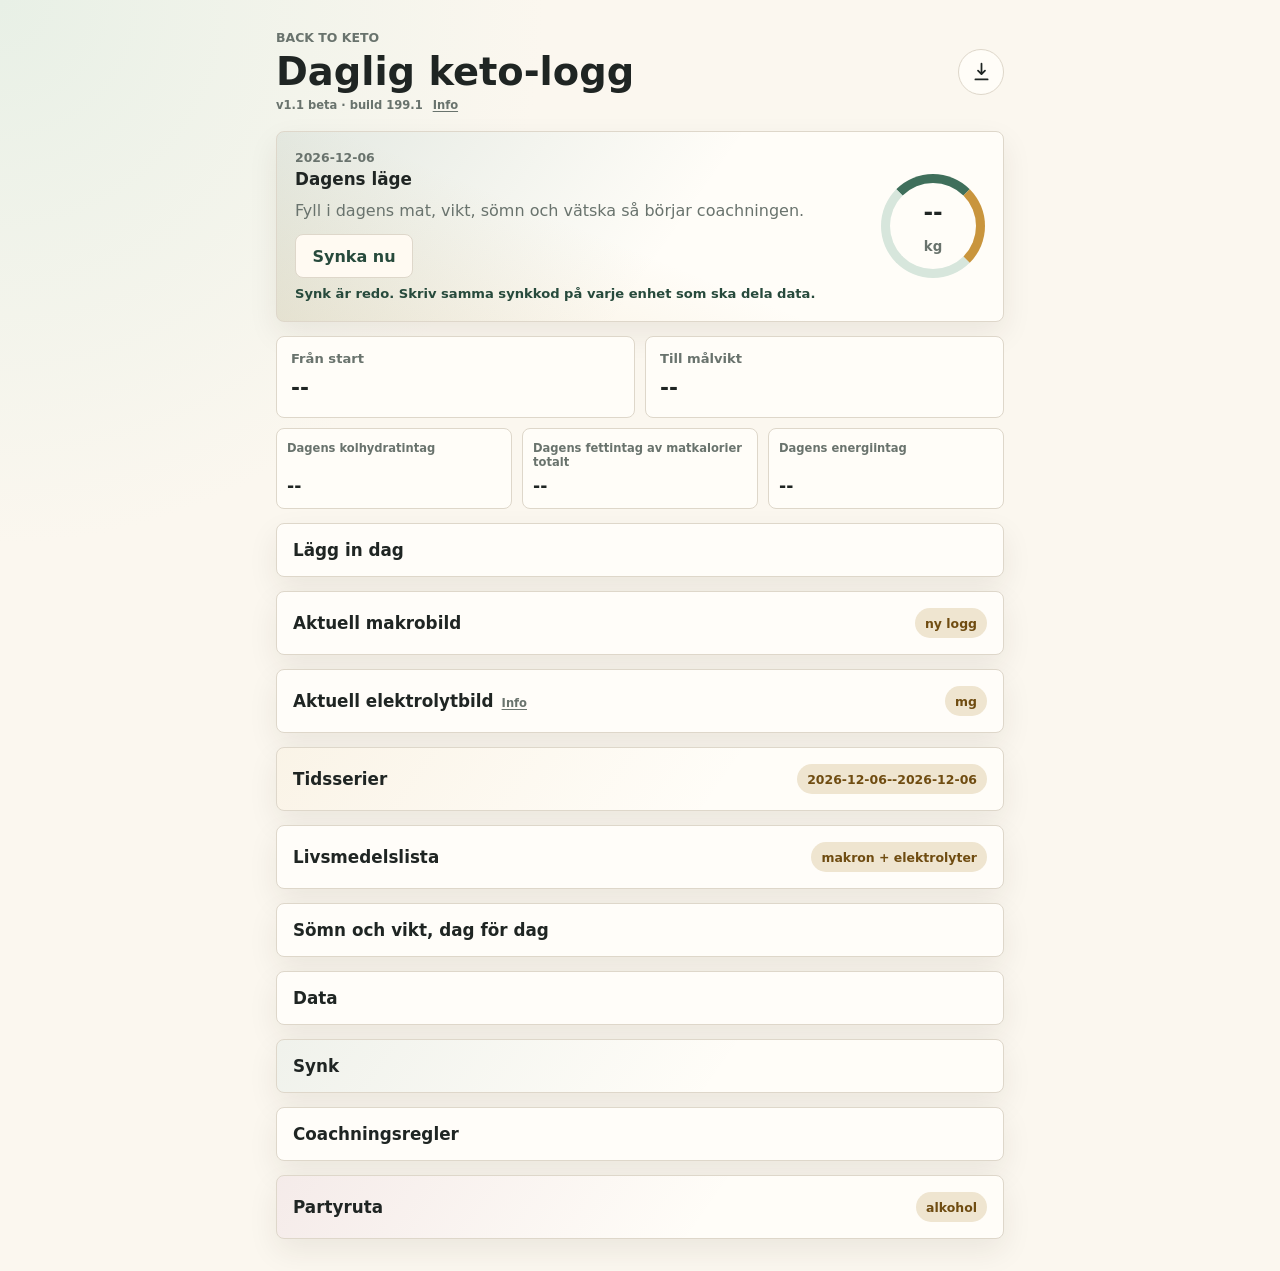
==== app/index.html @ 9280da63 "Publish build 199.1 compass hotfix" ====
<!doctype html>
<html lang="sv">
  <head>
    <meta charset="utf-8" />
    <meta name="viewport" content="width=device-width, initial-scale=1, viewport-fit=cover" />
    <meta name="theme-color" content="#f7f2e8" />
    <meta name="apple-mobile-web-app-capable" content="yes" />
    <meta name="apple-mobile-web-app-title" content="BTK" />
    <title>Back to Keto</title>
    <script>
      if (window.location.protocol === "file:") {
        window.location.replace("https://joakimmalmdin.github.io/back-to-keto/app/?cache=199.1");
      }
    </script>
    <link rel="manifest" href="manifest.webmanifest?v=199.1" />
    <link rel="icon" href="icon.svg?v=146" type="image/svg+xml" />
    <link rel="apple-touch-icon" href="apple-touch-icon.png?v=146" />
    <link rel="stylesheet" href="styles.css?v=199.1" />
  </head>
  <body>
    <div class="app-shell">
      <header class="topbar">
        <div>
          <p class="eyebrow">Back to Keto</p>
          <h1>Daglig keto-logg</h1>
          <div class="version-row">
            <p class="version-pill">v1.1 beta · build 199.1</p>
            <span class="version-info">
              <button class="version-info-trigger" type="button" aria-label="Vad är nytt i v1.1 beta?" aria-describedby="versionInfoText">Info</button>
              <span class="version-info-text" id="versionInfoText" role="tooltip">
                <strong>Nyhet i v1.1 beta:</strong> makron, elektrolyter och livsmedelslistan använder nu samma masterkatalog. Mängder och etikettvärden behöver därför bara underhållas på ett ställe.
              </span>
            </span>
          </div>
        </div>
        <button class="icon-button" id="exportButton" type="button" aria-label="Ladda ner backupfil" title="Ladda ner backupfil">
          <svg aria-hidden="true" viewBox="0 0 24 24"><path d="M12 3v12m0 0 4-4m-4 4-4-4M5 21h14" /></svg>
        </button>
      </header>

      <main>
        <section class="hero-panel" aria-labelledby="todayTitle">
          <div>
            <p class="section-kicker" id="todayDate"></p>
            <h2 id="todayTitle">Dagens läge</h2>
            <p id="coachLine" class="coach-line"></p>
            <details id="dinnerCompass" class="dinner-compass" aria-live="polite">
              <summary>Kompassen</summary>
              <div id="dinnerCompassText" class="dinner-compass-content"></div>
            </details>
            <button class="secondary-button hero-sync-button" id="quickSyncButton" type="button">Synka nu</button>
            <p class="quick-sync-status" id="quickSyncStatus" role="status" aria-live="polite"></p>
          </div>
          <div class="status-ring" aria-label="Progress mot mål">
            <span id="currentWeight">--</span>
            <small>kg</small>
          </div>
        </section>

        <section class="metric-grid" aria-label="Nyckeltal">
          <div class="metric">
            <span>Från start</span>
            <strong id="deltaWeight">--</strong>
          </div>
          <div class="metric">
            <span id="goalMetricLabel">Till målvikt</span>
            <strong id="toGoal">--</strong>
          </div>
          <div class="metric compact-metric">
            <span>Dagens kolhydratintag</span>
            <strong id="carbMetric">--</strong>
          </div>
          <div class="metric compact-metric">
            <span>Dagens fettintag av matkalorier totalt</span>
            <strong id="fatMetric">--</strong>
          </div>
          <div class="metric compact-metric">
            <span id="energyMetricLabel">Dagens energiintag</span>
            <strong id="energyMetric">--</strong>
          </div>
        </section>

        <section class="entry-panel" aria-labelledby="entryTitle">
          <details class="info-details">
            <summary id="entryTitle">Lägg in dag</summary>
            <div class="report-actions">
              <button class="text-button report-inline-button" id="reportButton" type="button">Dagsrapport</button>
              <button class="text-button report-inline-button" id="weekReportButton" type="button">Vecko<wbr>rapport</button>
              <button class="text-button report-inline-button" id="weeklyCheckinButton" type="button">Vecko<wbr>incheckning</button>
            </div>
            <div class="weekly-checkin-panel" id="weeklyCheckinPanel" hidden>
              <label class="checkin-week-field">
                Vecka
                <input id="checkinWeekInput" type="text" inputmode="numeric" placeholder="t.ex. 2026-22" />
              </label>
              <div class="three-col">
                <label>
                  <span id="checkinAverageWeightLabel">Medelvikt kg, vecka --</span>
                  <input id="checkinAverageWeightInput" type="text" readonly />
                </label>
                <label>
                  <span id="checkinWaistLabel">Medelmidjemått cm, vecka --</span>
                  <input id="checkinWaistInput" type="text" readonly />
                </label>
                <label>
                  <span id="checkinBellyLabel">Medelnavelmått cm, vecka --</span>
                  <input id="checkinBellyInput" type="text" readonly />
                </label>
              </div>
              <div class="four-col checkin-score-grid">
                <label>
                  Blodsocker
                  <input id="checkinBloodGlucoseInput" type="number" step="0.1" inputmode="decimal" />
                </label>
                <label>
                  Ketoner
                  <input id="checkinKetonesInput" type="number" step="0.1" inputmode="decimal" />
                </label>
                <label>
                  Energi 1-5
                  <input id="checkinEnergyInput" type="number" min="1" max="5" step="1" inputmode="numeric" />
                </label>
                <label>
                  Hunger/sug 1-5
                  <input id="checkinCravingInput" type="number" min="1" max="5" step="1" inputmode="numeric" />
                </label>
              </div>
              <label>
                Veckonotering
                <textarea id="checkinNotesInput" rows="2" placeholder="Vad funkade? Vad behöver justeras?"></textarea>
              </label>
              <div class="button-row">
                <button class="secondary-button" id="saveWeeklyCheckinButton" type="button">Spara veckoincheckning</button>
              </div>
              <p class="note" id="weeklyCheckinStatus">Incheckningen sparas för veckan som valt datum tillhör.</p>
            </div>
            <form id="entryForm" class="entry-form">
            <div class="top-fields">
              <label>
                Datum
                <input id="dateInput" name="date" type="date" />
              </label>
              <label>
                Vikt kg
                <input id="weightInput" name="weight" type="number" step="0.1" inputmode="decimal" />
              </label>
              <label>
                Målvikt kg
                <input id="goalInput" name="goal" type="number" step="0.1" inputmode="decimal" />
              </label>
            </div>

            <details class="manual-macros macro-target-settings">
              <summary>Personliga makromål</summary>
              <p class="mini-note">Används av makrostaplar, keto-bedömning och Kompassen. Justera protein när träningen ökar.</p>
              <div class="macro-target-grid">
                <div class="macro-target-pair">
                  <label>
                    Fett min g
                    <input id="targetFatMinInput" type="number" step="1" inputmode="numeric" />
                  </label>
                  <label>
                    Fett max g
                    <input id="targetFatMaxInput" type="number" step="1" inputmode="numeric" />
                  </label>
                </div>
                <div class="macro-target-pair">
                  <label>
                    Protein min g
                    <input id="targetProteinMinInput" type="number" step="1" inputmode="numeric" />
                  </label>
                  <label>
                    Protein max g
                    <input id="targetProteinMaxInput" type="number" step="1" inputmode="numeric" />
                  </label>
                </div>
                <div class="macro-target-pair">
                  <label>
                    Kolh. min g
                    <input id="targetCarbsMinInput" type="number" step="1" inputmode="numeric" />
                  </label>
                  <label>
                    Kolh. max g
                    <input id="targetCarbsMaxInput" type="number" step="1" inputmode="numeric" />
                  </label>
                </div>
                <div class="macro-target-pair">
                  <label>
                    Energi mål kcal
                    <input id="targetKcalInput" type="number" step="10" inputmode="numeric" />
                  </label>
                  <label>
                    Energi max kcal
                    <input id="maxKcalInput" type="number" step="10" inputmode="numeric" />
                  </label>
                </div>
              </div>
              <p id="macroTargetKcalNote" class="mini-note macro-target-kcal-note"></p>
            </details>

            <div class="three-col health-row">
              <label>
                Sömn
                <select id="sleepInput" name="sleep">
                  <option value=""></option>
                  <option>-6 timmar</option>
                  <option>+6 timmar</option>
                  <option>+7 timmar</option>
                </select>
              </label>
              <label>
                Blodsocker mmol/L
                <input id="bloodGlucoseInput" name="bloodGlucose" type="number" step="0.1" inputmode="decimal" placeholder="t.ex. 5,4" />
              </label>
              <label>
                Ketoner mmol/L
                <input id="ketonesInput" name="ketones" type="number" step="0.1" inputmode="decimal" placeholder="t.ex. 1,2" />
              </label>
            </div>
            <div class="three-col body-measure-row">
              <label>
                Midjemått cm
                <input id="waistInput" name="waist" type="number" step="0.1" inputmode="decimal" />
              </label>
              <label>
                Navelmått cm
                <input id="bellyInput" name="belly" type="number" step="0.1" inputmode="decimal" />
              </label>
              <label>
                Blodtryck
                <input id="bloodPressureInput" name="bloodPressure" type="text" inputmode="text" placeholder="t.ex. 125/80" />
              </label>
            </div>

            <label>
              Frukost
              <textarea id="breakfastInput" name="breakfast" rows="2"></textarea>
              <p class="meal-nutrition-summary" id="breakfastNutritionSummary">[Fett -- · Protein -- · Kolh. -- · kcal -- · Na -- · Ka -- · Mg -- · O6/O3 --]</p>
            </label>
            <label>
              Lunch
              <textarea id="lunchInput" name="lunch" rows="2"></textarea>
              <p class="meal-nutrition-summary" id="lunchNutritionSummary">[Fett -- · Protein -- · Kolh. -- · kcal -- · Na -- · Ka -- · Mg -- · O6/O3 --]</p>
            </label>
            <label>
              Middag
              <textarea id="dinnerInput" name="dinner" rows="2"></textarea>
              <p class="meal-nutrition-summary" id="dinnerNutritionSummary">[Fett -- · Protein -- · Kolh. -- · kcal -- · Na -- · Ka -- · Mg -- · O6/O3 --]</p>
            </label>
            <label>
              Övrig mat och dryck
              <textarea id="extrasInput" name="extras" rows="2" placeholder="t.ex. ost, nötter, skinka, extra kaffe med grädde"></textarea>
              <p class="meal-nutrition-summary" id="extrasNutritionSummary">[Fett -- · Protein -- · Kolh. -- · kcal -- · Na -- · Ka -- · Mg -- · O6/O3 --]</p>
            </label>

            <div class="activity-grid">
              <label>
                Vatten, uppskattning i liter
                <input id="waterInput" name="water" type="hidden" />
                <output class="hydration-display" id="hydrationEstimateOutput" aria-live="polite">-- liter</output>
              </label>
              <label>
                Kaffe
                <input id="coffeeInput" name="coffee" placeholder="t.ex. 3 koppar" />
              </label>
              <label class="omega-ratio-field">
                Omega 6/Omega 3
                <span class="omega-display">
                  <output id="omegaRatioOutput" aria-live="polite">--</output>
                  <small id="omegaTotalsOutput">O3 -- · O6 --</small>
                </span>
              </label>
              <fieldset class="segmented-field walk-field">
                <legend>Promenad (över 11 min/km)</legend>
                <div class="segmented-control" role="radiogroup" aria-label="Promenad">
                  <input id="walkNoneInput" name="walk" type="radio" value="" />
                  <label for="walkNoneInput">Ingen</label>
                  <input id="walkMinus30Input" name="walk" type="radio" value="-30 min" />
                  <label for="walkMinus30Input">-30 min</label>
                  <input id="walkPlus30Input" name="walk" type="radio" value="+30 min" />
                  <label for="walkPlus30Input">+30 min</label>
                  <input id="walkPlus60Input" name="walk" type="radio" value="+60 min" />
                  <label for="walkPlus60Input">+60 min</label>
                </div>
              </fieldset>
              <fieldset class="segmented-field motion-field">
              <legend>Motion (under 11 min/km)</legend>
              <div class="segmented-control" role="radiogroup" aria-label="Motion">
                <input id="motionNoneInput" name="motion" type="radio" value="" />
                <label for="motionNoneInput">Ingen</label>
                <input id="motionMinus30Input" name="motion" type="radio" value="-30 min" />
                <label for="motionMinus30Input">-30 min</label>
                <input id="motionPlus30Input" name="motion" type="radio" value="+30 min" />
                <label for="motionPlus30Input">+30 min</label>
                <input id="motionPlus60Input" name="motion" type="radio" value="+60 min" />
                <label for="motionPlus60Input">+60 min</label>
              </div>
              </fieldset>
            </div>
            <input id="legacyTrainingDayInput" name="trainingDay" type="hidden" value="" />

            <details class="manual-macros">
              <summary>Dagens makron totalt</summary>
              <p class="mini-note">Fyll i hela dagens totala gram om du vill ersätta appens grova uppskattning.</p>
              <div class="three-col daily-macro-inputs">
                <label>
                  Fett g
                  <input id="fatInput" name="fat" type="number" step="0.1" inputmode="decimal" />
                </label>
                <label>
                  Protein g
                  <input id="proteinInput" name="protein" type="number" step="0.1" inputmode="decimal" />
                </label>
                <label>
                  Kolh. g
                  <input id="carbsInput" name="carbs" type="number" step="0.1" inputmode="decimal" />
                </label>
              </div>
            </details>

            <label>
              Notering
              <textarea id="notesInput" name="notes" rows="2"></textarea>
            </label>

            <button class="primary-button" id="saveButton" type="button">
              <svg aria-hidden="true" viewBox="0 0 24 24"><path d="M20 6 9 17l-5-5" /></svg>
              Spara dag
            </button>
            <p id="saveStatus" class="save-status" role="status" aria-live="polite"></p>
            </form>
          </details>
        </section>

        <section class="macro-panel" aria-labelledby="macroTitle">
          <details class="info-details">
            <summary id="macroTitle">
              <span>Aktuell makrobild</span>
              <span id="strictnessBadge" class="badge">keto-ish</span>
            </summary>
            <div class="macro-content">
              <h3 class="subhead">Energifördelning</h3>
              <div class="macro-bars energy-bars">
                <div>
                  <span>Fett</span>
                  <div class="bar"><i id="fatBar"></i></div>
                  <strong id="fatText">60%</strong>
                </div>
                <div>
                  <span>Protein</span>
                  <div class="bar"><i id="proteinBar"></i></div>
                  <strong id="proteinText">25%</strong>
                </div>
                <div>
                  <span>Kolhydrater</span>
                  <div class="bar"><i id="carbBar"></i></div>
                  <strong id="carbText">15%</strong>
                </div>
              </div>
              <h3 class="subhead target-subhead">Dagsmål i gram</h3>
              <div class="target-bars">
                <div>
                  <span id="fatTargetLabel">Fett mot 130 g</span>
                  <div class="target-bar"><i id="fatGramBar"></i><b></b></div>
                  <strong id="fatGramText">0 g</strong>
                </div>
                <div>
                  <span id="proteinTargetLabel">Protein mot 145 g</span>
                  <div class="target-bar"><i id="proteinGramBar"></i><b></b></div>
                  <strong id="proteinGramText">0 g</strong>
                </div>
                <div>
                  <span id="carbTargetLabel">Kolhydrater mot 15 g</span>
                  <div class="target-bar carb-target"><i id="carbGramBar"></i><b></b></div>
                  <strong id="carbGramText">0 g</strong>
                </div>
              </div>
              <p id="macroNote" class="note"></p>
              <details class="macro-breakdown">
                <summary>Beräknat från</summary>
                <div id="macroBreakdown"></div>
              </details>
            </div>
          </details>
        </section>

        <section class="electrolyte-panel macro-panel" aria-labelledby="electrolyteTitle">
          <details class="info-details">
            <summary id="electrolyteTitle">
              <span class="panel-title-group">
                <span>Aktuell elektrolytbild</span>
                <span class="version-info electrolyte-info">
                  <button class="version-info-trigger" id="electrolyteInfoButton" type="button" aria-label="Hur elektrolytmålen ändras över tid" aria-describedby="electrolyteInfoText">Info</button>
                  <span class="version-info-text" id="electrolyteInfoText" role="tooltip">
                    <strong>Vägledningen ändras från keto-start:</strong> natrium trappas ned till 2300 mg från dag 29. Nivån är en övre vägledning, inte ett mål att fylla. Kalium och magnesium följs fortsatt via maten. Motion +30 eller +60 min från dag 8 ger 500 mg natriummarginal bara om varm dag eller svettning anges i Notering.
                  </span>
                </span>
              </span>
              <span class="badge">mg</span>
            </summary>
            <div class="macro-content">
              <h3 class="subhead">Dagsmål i mg</h3>
              <div class="target-bars electrolyte-bars">
                <div>
                  <span id="sodiumTargetLabel">Natrium mot 3000 mg</span>
                  <div class="target-bar sodium-target"><i id="sodiumBar"></i><b></b></div>
                  <strong id="sodiumText">0 mg</strong>
                </div>
                <div>
                  <span id="potassiumTargetLabel">Kalium mot 3500 mg</span>
                  <div class="target-bar potassium-target"><i id="potassiumBar"></i><b></b></div>
                  <strong id="potassiumText">0 mg</strong>
                </div>
                <div>
                  <span id="magnesiumTargetLabel">Magnesium mot 400 mg</span>
                  <div class="target-bar magnesium-target"><i id="magnesiumBar"></i><b></b></div>
                  <strong id="magnesiumText">0 mg</strong>
                </div>
              </div>
              <p id="electrolyteNote" class="note"></p>
              <details class="electrolyte-plan">
                <summary>Målnivåer per vecka</summary>
                <table class="electrolyte-plan-table">
                  <thead>
                    <tr><th>Period</th><th>Na</th><th>Ka</th><th>Mg</th></tr>
                  </thead>
                  <tbody>
                    <tr data-electrolyte-phase="Dag 1-14"><th>Dag 1-14<span class="phase-period"></span></th><td>3000</td><td>3500</td><td>350-400</td></tr>
                    <tr data-electrolyte-phase="Dag 15-21"><th>Dag 15-21<span class="phase-period"></span></th><td>2750</td><td>3500</td><td>350-400</td></tr>
                    <tr data-electrolyte-phase="Dag 22-28"><th>Dag 22-28<span class="phase-period"></span></th><td>2450</td><td>3500</td><td>350-400</td></tr>
                    <tr data-electrolyte-phase="Dag 29+"><th>Dag 29+<span class="phase-period"></span></th><td>2300</td><td>3500</td><td>350-400</td></tr>
                  </tbody>
                </table>
                <p class="mini-note">mg per dag. Natrium är övre vägledning, inte ett fyllnadsmål. Från dag 8 ger +30/+60 motion 500 mg marginal endast när varm dag eller svettning anges i Notering.</p>
              </details>
              <details class="macro-breakdown">
                <summary>Beräknat från</summary>
                <div id="electrolyteBreakdown"></div>
              </details>
            </div>
          </details>
        </section>

        <section class="trend-panel" aria-labelledby="trendTitle">
          <details class="info-details">
            <summary id="trendTitle">
              <span>Tidsserier</span>
              <span class="badge" id="trendRange">--</span>
            </summary>
            <div class="trend-content">
              <div class="trend-filter">
                <label>
                  Visa
                  <select id="trendModeInput">
                    <option value="all">Hela perioden</option>
                    <option value="week">Vecka</option>
                    <option value="weeks">Veckor</option>
                  </select>
                </label>
                <label>
                  Från vecka
                  <input id="trendStartWeekInput" placeholder="2026-21" inputmode="numeric" />
                </label>
                <label>
                  Till vecka
                  <input id="trendEndWeekInput" placeholder="2026-23" inputmode="numeric" />
                </label>
              </div>
              <div class="chart-legend" aria-label="Diagramförklaring">
                <span><i class="legend-weight"></i>Vikt, kg</span>
                <span><i class="legend-fat"></i>Fett, g</span>
                <span><i class="legend-protein"></i>Protein, g</span>
                <span><i class="legend-carbs"></i>Kolhydrater, g</span>
              </div>
              <div class="chart-actions">
                <div class="chart-buttons">
                  <button class="secondary-button" id="printTrendButton" type="button">Skriv ut/PDF</button>
                  <button class="secondary-button" id="saveTrendPngButton" type="button">Spara PNG</button>
                </div>
                <div class="trend-average-grid" title="Medelvärden räknas från tidigare loggdagar i valt tidsserieintervall samt från idag när frukost, lunch och middag är loggade.">
                  <div class="trend-average">
                    <span>Medel kolhydratintag/dag</span>
                    <strong id="trendAvgCarbs">--</strong>
                  </div>
                  <div class="trend-average">
                    <span>Medel proteinintag/dag</span>
                    <strong id="trendAvgProtein">--</strong>
                  </div>
                  <div class="trend-average">
                    <span>Medel fettintag/dag</span>
                    <strong id="trendAvgFat">--</strong>
                  </div>
                  <div class="trend-average">
                    <span>Medel kcal/dag</span>
                    <strong id="trendAvgKcal">--</strong>
                  </div>
                </div>
              </div>
              <div id="trendChart" class="trend-chart" role="img" aria-label="Tidsseriediagram med vikt, fett, protein och kolhydrater"></div>
              <div class="chart-legend chart-legend-secondary" aria-label="Diagramförklaring för energi och omega">
                <span><i class="legend-kcal"></i>kcal</span>
                <span><i class="legend-omega-ratio"></i>O6/O3</span>
                <span><i class="legend-zero-kcal"></i>0 kcal</span>
                <span><i class="legend-zero-omega"></i>0 omega</span>
              </div>
              <div class="trend-omega-summary">
                <span>Periodkvot Omega 6/Omega 3</span>
                <strong id="trendOmegaRatio">--</strong>
                <small id="trendOmegaTotals">Summerat O3 -- · O6 --</small>
                <p>Riktmärke över tid: omkring 2-3:1. Dagsgräns: högst 4:1.</p>
              </div>
              <details class="omega-contributors">
                <summary>Visa största omega-bidrag i perioden</summary>
                <p class="mini-note">Källmarkering gäller O3/O6-värdet: etikett, Livsmedelsverket, USDA eller proxy. Omega som inte deklarerats eller kunnat verifieras räknas inte in.</p>
                <div class="omega-contributor-columns">
                  <div>
                    <h3>O3</h3>
                    <div id="trendOmega3Contributors" class="omega-contributor-list"></div>
                  </div>
                  <div>
                    <h3>O6</h3>
                    <div id="trendOmega6Contributors" class="omega-contributor-list"></div>
                  </div>
                </div>
              </details>
              <div id="energyOmegaChart" class="trend-chart energy-omega-chart" role="img" aria-label="Tidsseriediagram med kcal och omegakvot"></div>
              <p id="trendNote" class="note"></p>
            </div>
          </details>
        </section>

        <section class="food-list-panel" aria-labelledby="foodListTitle">
          <details class="info-details">
            <summary id="foodListTitle">
              <span>Livsmedelslista</span>
              <span class="badge">makron + elektrolyter</span>
            </summary>
        <p class="note">Listan nedan är samma masterkatalog som appens beräkningar använder. Alla värden anges per 100 g om inget annat står. Standard visar vad appen använder när du inte anger mängd. Poster markerade schablon ska ersättas med etikettvärde eller verifierad datakälla när sådan finns. O3/O6 kan vara kompletterade från Livsmedelsdatabasen även när övriga värden ännu är schablon.</p>
            <div id="foodListGrid" class="food-list-grid"></div>
          </details>
        </section>

        <section class="history-panel" aria-labelledby="historyTitle">
          <details class="info-details">
            <summary id="historyTitle">Sömn och vikt, dag för dag</summary>
            <div class="history-content">
              <div id="historyList" class="history-list"></div>
            </div>
          </details>
        </section>

        <section class="tools-panel" aria-labelledby="toolsTitle">
          <details class="info-details">
            <summary id="toolsTitle">Data</summary>
            <div class="button-row data-actions">
              <button class="secondary-button" id="downloadBackupButton" type="button">Ladda ner backupfil</button>
              <button class="secondary-button" id="blankLinkButton" type="button">Kopiera app-länk</button>
              <button class="secondary-button" id="importButton" type="button">Importera data</button>
              <button class="secondary-button" id="resetButton" type="button">Rensa min lokala data</button>
            </div>
            <textarea id="importInput" class="import-box" rows="4" placeholder="Klistra in exporterad data här"></textarea>
            <p class="note" id="toolsNote">Ladda regelbundet ner en backupfil. Loggar och inställningar sparas annars lokalt i den webbläsare där appen används.</p>
          </details>
        </section>

        <section class="tools-panel sync-panel" aria-labelledby="syncTitle">
          <details class="info-details">
            <summary id="syncTitle">Synk</summary>
            <div class="sync-content">
              <label>
                Synkkod
                <input id="syncCodeInput" name="syncCode" type="password" autocomplete="off" placeholder="Välj en egen kod" />
              </label>
              <div class="button-row sync-actions">
                <button class="secondary-button" id="saveSyncCodeButton" type="button">Spara synkkod</button>
                <button class="secondary-button" id="syncNowButton" type="button">Synka nu</button>
                <button class="secondary-button" id="clearSyncCodeButton" type="button">Koppla bort</button>
              </div>
              <p class="note" id="syncStatus">Skriv samma synkkod på varje enhet som ska dela data.</p>
            </div>
          </details>
        </section>

        <section class="rules-panel" aria-labelledby="rulesTitle">
          <details class="info-details">
            <summary id="rulesTitle">Coachningsregler</summary>
            <ul>
              <li>Kolhydrater: följ ditt personliga dagsmål i appen för strikt keto.</li>
              <li>Fett: följ ditt personliga dagsintervall i appen.</li>
              <li>Undvik växtbaserade oljor, med undantag av kallpressad olivolja.</li>
              <li>E% betyder energiprocent: hur stor andel av kalorierna som kommer från fett, protein och kolhydrater.</li>
              <li>Fett ska vara huvudbränsle: cirka 70 E% eller mer, med 80-90 E% som mer strikt ketogen nivå.</li>
              <li>Protein ska vara lagom, helst tillsammans med tydlig fettkälla.</li>
              <li>Grönsaker: spetskål slår allt (gärna gratinerad med ost i ugn). Bladgrönt, broccoli, blomkål, vitkål, gurka, zucchini, sparris och svamp är okej.</li>
              <li>Plus: ägg, fisk, kött, majonnäs, smör, olivolja, avokado och feta mejerier i rimlig mängd.</li>
              <li>Risk: yoghurt, bär, tomatsås, ketchup, lök/purjolök i större mängd, falukorv och andra processade produkter.</li>
            </ul>
          </details>
        </section>

        <section class="party-panel" aria-labelledby="partyTitle">
          <details class="info-details">
            <summary id="partyTitle">
              <span>Partyruta</span>
              <span class="badge">alkohol</span>
            </summary>
            <ul>
              <li>Ren sprit som vodka, gin, whisky och tequila innehåller 0 g kolhydrater, men alkohol ger energi.</li>
              <li>Undvik söta mixers och artificiellt sötade mixers. Välj vatten, mineralvatten, soda, is, citron eller lime.</li>
              <li>Torrt rött vin, t.ex. Chianti, är oftast lågt i kolhydrater. Ett glas kan rymmas i en keto-dag.</li>
              <li>Öl är ofta kolhydratrikt och är normalt sämsta valet för strikt keto.</li>
              <li>Alkohol kan bromsa fettförbränning tillfälligt och sänka Öjjes omdöme kring snacks.</li>
            </ul>
          </details>
        </section>
      </main>
    </div>

    <script src="app.js?v=199.1" type="module"></script>
  </body>
</html>
---- app/styles.css ----
:root {
  color-scheme: light;
  --paper: #fbf7ef;
  --ink: #1f2523;
  --muted: #69736d;
  --line: #ded7ca;
  --leaf: #3f6f5b;
  --leaf-strong: #274a3c;
  --berry: #8d3756;
  --gold: #c9953d;
  --blue: #2563eb;
  --panel: #fffdf8;
  --warn: #b45b2c;
  font-family: Inter, ui-sans-serif, system-ui, -apple-system, BlinkMacSystemFont, "Segoe UI", sans-serif;
}

* {
  box-sizing: border-box;
}

body {
  margin: 0;
  background: radial-gradient(circle at top left, #e8f0e6 0, transparent 34rem), var(--paper);
  color: var(--ink);
}

button,
input,
select,
textarea {
  font: inherit;
}

.app-shell {
  width: min(100%, 760px);
  margin: 0 auto;
  padding: max(18px, env(safe-area-inset-top)) 16px max(32px, env(safe-area-inset-bottom));
}

.topbar {
  display: flex;
  align-items: center;
  justify-content: space-between;
  gap: 16px;
  padding: 12px 0 18px;
}

.eyebrow,
.section-kicker {
  margin: 0 0 4px;
  color: var(--muted);
  font-size: 0.78rem;
  font-weight: 700;
  text-transform: uppercase;
}

.version-pill {
  margin: 4px 0 0;
  color: var(--muted);
  font-size: 0.72rem;
  font-weight: 750;
}

.version-row {
  display: flex;
  align-items: baseline;
  gap: 10px;
}

.version-info {
  position: relative;
}

.version-info-trigger {
  appearance: none;
  min-height: 0;
  padding: 0;
  border: 0;
  background: transparent;
  color: var(--muted);
  font-size: 0.72rem;
  font-weight: 750;
  text-decoration: underline;
  text-underline-offset: 2px;
}

.version-info-trigger:hover {
  background: transparent;
  box-shadow: none;
}

.version-info-text {
  position: absolute;
  top: calc(100% + 8px);
  left: 0;
  z-index: 20;
  display: none;
  width: min(330px, calc(100vw - 52px));
  padding: 10px 12px;
  border: 1px solid var(--line);
  border-radius: 6px;
  background: var(--panel);
  box-shadow: 0 8px 24px rgba(31, 37, 35, 0.12);
  color: var(--ink);
  font-size: 0.78rem;
  font-weight: 400;
  line-height: 1.4;
}

.version-info:hover .version-info-text,
.version-info:focus-within .version-info-text {
  display: block;
}

.panel-title-group {
  position: relative;
  display: inline-flex;
  align-items: baseline;
  gap: 8px;
}

.electrolyte-info {
  position: static;
}

.electrolyte-info .version-info-text {
  left: 0;
  width: min(370px, calc(100vw - 52px));
}

h1,
h2,
p {
  margin-top: 0;
}

h1 {
  margin-bottom: 0;
  font-size: clamp(1.45rem, 8vw, 2.4rem);
  letter-spacing: 0;
}

h2 {
  margin-bottom: 0;
  font-size: 1.05rem;
  font-weight: 700;
  letter-spacing: 0;
}

.icon-button,
.text-button,
.primary-button {
  border: 1px solid var(--line);
  background: var(--panel);
  color: var(--ink);
  min-height: 44px;
}

button {
  cursor: pointer;
  transition:
    transform 120ms ease,
    box-shadow 120ms ease,
    background-color 120ms ease,
    border-color 120ms ease,
    opacity 120ms ease;
  -webkit-tap-highlight-color: rgb(63 111 91 / 18%);
}

button:hover {
  border-color: color-mix(in srgb, var(--leaf) 45%, var(--line));
  box-shadow: 0 4px 12px rgb(49 40 28 / 10%);
}

button:active {
  transform: translateY(1px) scale(0.98);
  box-shadow: inset 0 2px 5px rgb(31 37 35 / 18%);
}

button:focus-visible {
  outline: 3px solid rgb(63 111 91 / 35%);
  outline-offset: 2px;
}

button:disabled {
  cursor: wait;
  opacity: 0.58;
}

.icon-button {
  display: grid;
  place-items: center;
  width: 46px;
  height: 46px;
  border-radius: 999px;
}

svg {
  width: 21px;
  height: 21px;
  fill: none;
  stroke: currentColor;
  stroke-linecap: round;
  stroke-linejoin: round;
  stroke-width: 2;
}

main {
  display: grid;
  gap: 14px;
}

.hero-panel,
.entry-panel,
.macro-panel,
.trend-panel,
.history-panel,
.tools-panel,
.rules-panel,
.party-panel,
.food-list-panel {
  border: 1px solid var(--line);
  border-radius: 8px;
  background: color-mix(in srgb, var(--panel) 92%, white);
  box-shadow: 0 12px 30px rgb(49 40 28 / 8%);
  transition:
    box-shadow 120ms ease,
    border-color 120ms ease,
    transform 120ms ease;
}

.hero-panel {
  display: grid;
  grid-template-columns: 1fr auto;
  align-items: center;
  gap: 18px;
  min-height: 150px;
  padding: 18px;
  background:
    linear-gradient(125deg, rgb(63 111 91 / 14%), transparent 55%),
    linear-gradient(22deg, rgb(201 149 61 / 14%), transparent 45%),
    var(--panel);
}

.coach-line {
  margin: 10px 0 0;
  color: var(--muted);
  line-height: 1.45;
}

.dinner-compass {
  margin-top: 12px;
  padding: 12px;
  border: 1px solid color-mix(in srgb, var(--leaf) 28%, var(--line));
  border-radius: 8px;
  background: color-mix(in srgb, #fffaf2 82%, var(--leaf) 8%);
  color: var(--ink);
  font-size: 0.88rem;
  line-height: 1.4;
}

.dinner-compass[hidden] {
  display: none;
}

.dinner-compass summary {
  color: var(--ink);
  cursor: pointer;
  font-weight: 700;
  list-style-position: outside;
}

.dinner-compass summary::marker,
.dinner-compass summary::-webkit-details-marker {
  color: var(--leaf-strong);
}

.dinner-compass-content {
  margin-top: 9px;
  color: var(--muted);
}

.dinner-compass-content p {
  margin: 0;
}

.dinner-balance {
  padding-bottom: 9px;
}

.dinner-proposal {
  padding: 9px 0;
  border-top: 1px solid var(--line);
}

.dinner-proposal strong {
  display: block;
  margin-bottom: 4px;
  color: var(--ink);
  font-weight: 600;
}

.dinner-proposal .proposal-macros {
  margin-top: 4px;
  color: var(--ink);
}

.dinner-proposal .proposal-electrolytes {
  margin-top: 2px;
  font-size: 0.82rem;
}

.dinner-proposal .proposal-omega {
  margin-top: 2px;
  font-size: 0.82rem;
}

.dinner-proposal .proposal-day-total {
  margin-top: 4px;
  color: var(--leaf-strong);
  font-weight: 600;
}

.dinner-proposal .proposal-day-total.over-limit {
  color: var(--warn);
}

.dinner-note {
  padding-top: 9px;
  border-top: 1px solid var(--line);
}

.compass-use-button {
  margin-top: 8px;
  padding: 7px 10px;
  border: 1px solid color-mix(in srgb, var(--leaf) 45%, var(--line));
  border-radius: 6px;
  background: #fffaf2;
  color: var(--leaf-strong);
  cursor: pointer;
  font: inherit;
  font-weight: 600;
}

.compass-use-button:hover {
  background: color-mix(in srgb, #fffaf2 78%, var(--leaf) 12%);
}

.hero-sync-button {
  margin-top: 12px;
  min-width: 118px;
}

.quick-sync-status {
  min-height: 1.25em;
  margin: 8px 0 0;
  color: var(--leaf-strong);
  font-size: 0.82rem;
  font-weight: 750;
}

.quick-sync-status.error {
  color: var(--warn);
}

.status-ring {
  display: grid;
  place-items: center;
  width: 104px;
  aspect-ratio: 1;
  border: 9px solid #d7e6dc;
  border-top-color: var(--leaf);
  border-right-color: var(--gold);
  border-radius: 999px;
}

.status-ring span {
  font-size: 1.45rem;
  font-weight: 800;
}

.status-ring small {
  margin-top: -16px;
  color: var(--muted);
  font-weight: 700;
}

.metric-grid {
  display: grid;
  grid-template-columns: repeat(6, minmax(0, 1fr));
  gap: 10px;
}

.metric {
  grid-column: span 3;
  min-height: 82px;
  padding: 14px;
  border: 1px solid var(--line);
  border-radius: 8px;
  background: var(--panel);
}

.compact-metric {
  display: flex;
  flex-direction: column;
  grid-column: span 2;
  min-height: 76px;
  padding: 12px 10px;
}

.metric span {
  display: block;
  color: var(--muted);
  font-size: 0.82rem;
  font-weight: 700;
  line-height: 1.25;
}

.compact-metric span {
  font-size: 0.72rem;
}

.metric strong {
  display: block;
  margin-top: 8px;
  font-size: 1.35rem;
}

.compact-metric strong {
  margin-top: auto;
  padding-top: 7px;
  font-size: 1.08rem;
}

.entry-panel,
.macro-panel,
.trend-panel,
.history-panel,
.tools-panel,
.rules-panel,
.party-panel,
.food-list-panel {
  padding: 16px;
}

.rules-panel:hover,
.party-panel:hover,
.food-list-panel:hover {
  border-color: color-mix(in srgb, var(--leaf) 45%, var(--line));
  box-shadow: 0 4px 12px rgb(49 40 28 / 10%);
}

.rules-panel:active,
.party-panel:active,
.food-list-panel:active {
  transform: translateY(1px) scale(0.998);
}

.section-heading {
  display: flex;
  align-items: center;
  justify-content: space-between;
  gap: 12px;
  margin-bottom: 14px;
}

.text-button {
  padding: 0 14px;
  border-radius: 999px;
  color: var(--leaf-strong);
  font-weight: 800;
}

.report-actions {
  display: grid;
  grid-template-columns: repeat(3, minmax(0, 1fr));
  gap: 10px;
  margin-top: 14px;
}

.report-inline-button {
  justify-self: stretch;
  min-width: 0;
}

.entry-form {
  display: grid;
  gap: 10px;
  min-width: 0;
  margin-top: 12px;
}

.meal-nutrition-summary {
  margin: 4px 0 0;
  color: var(--muted);
  font-size: 0.76rem;
  font-weight: 400;
  line-height: 1.35;
}

.weekly-checkin-panel {
  display: grid;
  gap: 10px;
  margin-top: 12px;
  padding: 12px;
  border: 1px solid rgba(39, 74, 60, 0.16);
  border-radius: 8px;
  background: rgba(255, 252, 246, 0.72);
}

.weekly-checkin-panel[hidden] {
  display: none;
}

.checkin-week-field {
  width: calc((100% - 16px) / 3);
}

.top-fields {
  display: grid;
  grid-template-columns: repeat(3, minmax(0, 1fr));
  gap: 8px;
}

.one-third-field {
  display: grid;
  grid-template-columns: minmax(0, 1fr) minmax(0, 2fr);
  gap: 8px;
}

.two-col {
  display: grid;
  grid-template-columns: repeat(2, minmax(0, 1fr));
  gap: 8px;
}

.three-col {
  display: grid;
  grid-template-columns: repeat(3, minmax(0, 1fr));
  gap: 8px;
}

.activity-grid {
  display: grid;
  grid-template-columns: repeat(3, minmax(0, 1fr));
  gap: 8px;
}

.activity-grid .segmented-field {
  align-self: start;
  gap: 4px;
  font-size: 0.8rem;
}

.activity-grid .walk-field {
  grid-column: 1;
  grid-row: 2;
}

.activity-grid .motion-field {
  grid-column: 2;
  grid-row: 2;
}

.activity-grid .omega-ratio-field {
  grid-column: 3;
  grid-row: 1;
}

.activity-grid > label input,
.activity-grid .segmented-control,
.omega-display,
.hydration-display {
  min-height: 44px;
  height: 44px;
}

.hydration-display,
.omega-display {
  display: flex;
  align-items: center;
  gap: 8px;
  width: 100%;
  min-width: 0;
  padding: 8px 9px;
  border: 1px solid var(--line);
  border-radius: 8px;
  background: #fffaf2;
  color: var(--ink);
  font-size: 1rem;
  font-weight: 400;
}

.omega-ratio-field output {
  flex: 0 0 auto;
  color: var(--ink);
  font-size: 1rem;
}

.omega-ratio-field small {
  display: inline-block;
  min-width: 0;
  color: var(--muted);
  font-size: 0.74rem;
  font-weight: 400;
  line-height: 1.15;
}

.body-measure-row {
  grid-template-columns: repeat(3, minmax(0, 1fr));
}

.four-col {
  display: grid;
  grid-template-columns: repeat(4, minmax(0, 1fr));
  gap: 8px;
}

.macro-target-settings {
  margin-top: -2px;
}

.macro-target-grid {
  display: grid;
  grid-template-columns: repeat(3, minmax(0, 1fr));
  gap: 8px;
}

.macro-target-pair {
  display: grid;
  grid-template-columns: repeat(2, minmax(0, 1fr));
  gap: 8px;
}

.macro-target-kcal-note {
  margin-top: 10px;
}

label {
  display: grid;
  gap: 4px;
  min-width: 0;
  color: var(--muted);
  font-size: 0.8rem;
  font-weight: 800;
}

input,
select,
textarea {
  width: 100%;
  max-width: 100%;
  min-width: 0;
  border: 1px solid var(--line);
  border-radius: 8px;
  background: #fffaf2;
  color: var(--ink);
  min-height: 40px;
  padding: 8px 9px;
  outline-color: var(--leaf);
}

input[type="date"] {
  display: block;
  appearance: none;
  -webkit-appearance: none;
  height: 40px;
  line-height: 22px;
  text-align: left;
}

input[type="date"]::-webkit-date-and-time-value {
  display: flex;
  align-items: center;
  height: 100%;
  margin: 0;
  min-height: 100%;
  text-align: left;
}

.health-row input,
.health-row select {
  height: 40px;
  min-height: 40px;
}

textarea {
  resize: vertical;
  line-height: 1.35;
}

.segmented-field {
  display: grid;
  gap: 6px;
  margin: 0;
  padding: 0;
  border: 0;
  color: var(--muted);
  font-size: 0.84rem;
  font-weight: 800;
}

.segmented-field legend {
  padding: 0;
}

.segmented-control {
  display: grid;
  grid-template-columns: repeat(4, minmax(0, 1fr));
  min-height: 44px;
  overflow: hidden;
  border: 1px solid var(--line);
  border-radius: 8px;
  background: #fffaf2;
}

.hydration-display {
  color: var(--ink);
  font-size: 0.92rem;
  font-weight: 400;
}

.segmented-control input {
  position: absolute;
  width: 1px;
  height: 1px;
  opacity: 0;
  pointer-events: none;
}

.segmented-control label {
  display: grid;
  place-items: center;
  min-width: 0;
  padding: 0 8px;
  border-left: 1px solid var(--line);
  color: var(--leaf-strong);
  font-size: 0.86rem;
  font-weight: 850;
}

.training-day-field {
  width: min(330px, 100%);
}

.training-day-field .binary-control {
  grid-template-columns: repeat(2, minmax(0, 1fr));
}

.segmented-control label:first-of-type {
  border-left: 0;
}

.segmented-control input:checked + label {
  background: var(--leaf-strong);
  color: #fffaf2;
}

.segmented-control input:focus-visible + label {
  outline: 3px solid rgb(63 111 91 / 35%);
  outline-offset: -3px;
}

.primary-button {
  display: inline-flex;
  align-items: center;
  justify-content: center;
  gap: 9px;
  border: 0;
  border-radius: 8px;
  background: var(--leaf-strong);
  color: white;
  font-weight: 850;
}

.save-status {
  min-height: 1.35em;
  margin: -2px 0 0;
  color: var(--leaf-strong);
  font-size: 0.86rem;
  font-weight: 800;
}

.save-status.error {
  color: var(--warn);
}

.note.error {
  color: var(--warn);
  font-weight: 800;
}

.button-row {
  display: grid;
  grid-template-columns: repeat(3, minmax(0, 1fr));
  gap: 10px;
}

.data-actions {
  margin-top: 14px;
  grid-template-columns: repeat(2, minmax(0, 1fr));
}

.sync-content,
.history-content {
  margin-top: 14px;
}

.sync-actions {
  margin-top: 10px;
}

.secondary-button {
  border: 1px solid var(--line);
  border-radius: 8px;
  background: #fffaf2;
  color: var(--leaf-strong);
  min-height: 44px;
  padding: 0 12px;
  font-weight: 850;
}

.import-box {
  margin-top: 10px;
  min-height: 94px;
}

.sync-panel {
  background:
    linear-gradient(125deg, rgb(63 111 91 / 8%), transparent 62%),
    var(--panel);
}

.manual-macros {
  border: 1px solid var(--line);
  border-radius: 8px;
  background: #fffaf2;
  padding: 11px;
}

.manual-macros summary {
  color: var(--leaf-strong);
  cursor: pointer;
  font-weight: 850;
}

.mini-note {
  margin: 8px 0 12px;
  color: var(--muted);
  font-size: 0.84rem;
  line-height: 1.4;
}

.rules-panel ul,
.party-panel ul,
.food-list-panel ul {
  display: grid;
  gap: 8px;
  margin: 12px 0 0;
  padding-left: 20px;
  color: var(--muted);
  line-height: 1.42;
}

.info-details summary {
  display: flex;
  align-items: center;
  justify-content: space-between;
  gap: 12px;
  color: var(--ink);
  cursor: pointer;
  font-size: 1.05rem;
  font-weight: 700;
  letter-spacing: 0;
  list-style-position: outside;
}

.info-details summary::marker {
  color: var(--leaf-strong);
}

.info-details summary::-webkit-details-marker {
  color: var(--leaf-strong);
}

.macro-content,
.trend-content {
  margin-top: 14px;
}

.food-list-grid {
  display: grid;
  gap: 18px;
  margin-top: 12px;
}

.food-list-grid h3 {
  margin: 0;
  color: var(--ink);
  font-size: 0.9rem;
}

.food-list-grid li {
  font-size: 0.84rem;
}

.macro-breakdown {
  margin-top: 12px;
  border-top: 1px solid var(--line);
  padding-top: 10px;
}

.measure-warning {
  margin: 0 0 10px;
  color: var(--warn);
  font-size: 0.84rem;
  line-height: 1.4;
}

.trend-panel {
  background:
    linear-gradient(125deg, rgb(201 149 61 / 9%), transparent 62%),
    var(--panel);
}

.chart-legend {
  display: flex;
  flex-wrap: wrap;
  gap: 8px 14px;
  margin-bottom: 10px;
  color: var(--muted);
  font-size: 0.82rem;
  font-weight: 800;
}

.trend-filter {
  display: grid;
  grid-template-columns: 1.2fr 1fr 1fr;
  gap: 8px;
  margin: 0 0 10px;
}

.trend-filter label {
  color: var(--muted);
  font-size: 0.76rem;
  font-weight: 700;
}

.trend-filter input,
.trend-filter select {
  min-height: 38px;
  margin-top: 4px;
  padding: 8px 10px;
  font-size: 0.86rem;
}

.chart-legend span {
  display: inline-flex;
  align-items: center;
  gap: 6px;
}

.chart-legend i {
  width: 18px;
  height: 4px;
  border-radius: 999px;
}

.chart-actions {
  display: grid;
  grid-template-columns: max-content minmax(0, 1fr);
  align-items: stretch;
  gap: 8px;
  margin: 0 0 10px;
}

.chart-buttons {
  display: flex;
  gap: 8px;
}

.chart-buttons .secondary-button {
  min-height: 38px;
  padding: 8px 12px;
  font-size: 0.82rem;
}

.trend-average-grid {
  display: grid;
  grid-template-columns: repeat(4, minmax(0, 1fr));
  gap: 6px;
}

.trend-average {
  display: flex;
  flex-direction: column;
  min-height: 55px;
  min-width: 0;
  padding: 6px 7px;
  border: 1px solid var(--line);
  border-radius: 8px;
  background: #fffaf2;
  color: var(--muted);
}

.trend-average span {
  display: block;
  font-size: 0.66rem;
  font-weight: 400;
  line-height: 1.15;
  overflow-wrap: anywhere;
}

.trend-average strong {
  display: block;
  margin-top: auto;
  padding-top: 4px;
  color: var(--ink);
  font-size: 0.86rem;
  font-weight: 400;
  line-height: 1;
  white-space: nowrap;
}

.trend-omega-summary {
  display: grid;
  grid-template-columns: minmax(170px, 1fr) auto auto;
  align-items: center;
  gap: 6px 14px;
  margin: 10px 0 8px;
  padding: 8px 10px;
  border: 1px solid var(--line);
  border-radius: 8px;
  background: #fffaf2;
}

.trend-omega-summary span,
.trend-omega-summary small,
.trend-omega-summary p {
  color: var(--muted);
  font-size: 0.78rem;
  font-weight: 400;
}

.trend-omega-summary strong {
  color: var(--ink);
  font-size: 0.95rem;
  font-weight: 400;
}

.trend-omega-summary p {
  grid-column: 1 / -1;
  margin: 0;
}

.omega-contributors {
  margin: 8px 0 12px;
  padding: 0;
}

.omega-contributors summary {
  cursor: pointer;
  color: var(--ink);
  font-size: 0.86rem;
  font-weight: 400;
}

.omega-contributor-columns {
  display: grid;
  grid-template-columns: repeat(2, minmax(0, 1fr));
  gap: 10px;
  margin-top: 8px;
}

.omega-contributor-columns h3 {
  margin: 0 0 5px;
  font-size: 0.8rem;
  font-weight: 500;
}

.omega-contributor-list > div {
  display: grid;
  grid-template-columns: minmax(0, 1fr) auto;
  gap: 2px 8px;
  padding: 5px 0;
  border-top: 1px solid var(--line);
  font-size: 0.76rem;
}

.omega-contributor-list strong {
  font-weight: 400;
}

.omega-contributor-list span {
  text-align: right;
}

.omega-source {
  grid-column: 1 / -1;
  color: var(--muted);
  font-size: 0.68rem;
}

.legend-weight {
  background: var(--blue);
}

.legend-fat {
  background: var(--leaf-strong);
}

.legend-protein {
  background: var(--berry);
}

.legend-carbs {
  background: var(--gold);
}

.legend-kcal {
  background: var(--blue);
}

.legend-omega-ratio {
  background: var(--berry);
}

.legend-zero-kcal {
  background: #c94343;
}

.legend-zero-omega {
  background: var(--leaf-strong);
}

.chart-legend-secondary {
  margin-top: 12px;
}

.trend-chart {
  min-height: 0;
  overflow: hidden;
  border: 1px solid var(--line);
  border-radius: 8px;
  background: #fffaf2;
}

.trend-chart svg {
  display: block;
  width: 100%;
  height: auto;
}

.chart-grid line {
  stroke: #e9dfcf;
  stroke-width: 1;
}

.chart-grid text,
.carb-limit-label,
.omega-guide-label,
.omega-capped-label,
.chart-date,
.axis-label {
  fill: var(--muted);
  font-size: 13px;
  font-weight: 400;
  stroke: none;
}

.carb-limit-line {
  stroke: #d9cfbf;
  stroke-width: 1;
  stroke-dasharray: 4 5;
}

.chart-axis {
  stroke: #d5cabb;
  stroke-width: 1.4;
}

.chart-line {
  fill: none;
  stroke-linecap: round;
  stroke-linejoin: round;
  stroke-width: 2.4;
}

.weight-line {
  stroke: var(--blue);
}

.fat-line {
  stroke: var(--leaf-strong);
  stroke-dasharray: 7 5;
}

.protein-line {
  stroke: var(--berry);
  stroke-dasharray: 7 5;
}

.carb-line {
  stroke: var(--gold);
  stroke-dasharray: 7 5;
}

.kcal-line {
  stroke: var(--blue);
}

.omega-ratio-line {
  stroke: var(--berry);
  stroke-dasharray: 7 5;
}

.omega-guide-line {
  stroke: #d9cfbf;
  stroke-width: 1;
  stroke-dasharray: 3 5;
}

.zero-kcal-marker {
  stroke: #c94343;
  stroke-width: 2;
}

.zero-omega-marker {
  stroke: var(--leaf-strong);
  stroke-width: 2;
}

.weight-dot {
  fill: transparent;
  stroke: var(--blue);
  stroke-width: 1.15;
}

.fat-dot {
  fill: transparent;
  stroke: var(--leaf-strong);
  stroke-width: 1.05;
}

.protein-dot {
  fill: transparent;
  stroke: var(--berry);
  stroke-width: 1.05;
}

.carb-dot {
  fill: transparent;
  stroke: var(--gold);
  stroke-width: 1.05;
}

.kcal-dot {
  fill: transparent;
  stroke: var(--blue);
  stroke-width: 1.05;
}

.omega-ratio-dot {
  fill: transparent;
  stroke: var(--berry);
  stroke-width: 1.05;
}

.empty-chart {
  display: grid;
  min-height: 230px;
  place-items: center;
  margin: 0;
  padding: 18px;
  color: var(--muted);
  text-align: center;
  font-weight: 800;
}

@media print {
  body.print-trend {
    background: white;
  }

  body.print-trend .topbar,
  body.print-trend main > section:not(.trend-panel),
  body.print-trend .chart-buttons {
    display: none !important;
  }

  body.print-trend .chart-actions {
    grid-template-columns: 1fr;
  }

  body.print-trend .app-shell {
    width: 100%;
    max-width: none;
    padding: 0;
  }

  body.print-trend main {
    display: block;
  }

  body.print-trend .trend-panel {
    border: 0;
    box-shadow: none;
    background: white;
  }

  body.print-trend .info-details {
    padding: 0;
  }

  body.print-trend .trend-chart {
    break-inside: avoid;
  }
}

@media (max-width: 560px) {
  .trend-filter {
    grid-template-columns: 1fr;
  }
}

.macro-breakdown summary {
  color: var(--leaf-strong);
  cursor: pointer;
  font-size: 0.86rem;
  font-weight: 850;
}

#macroBreakdown,
#electrolyteBreakdown {
  display: grid;
  gap: 7px;
  margin-top: 10px;
}

#macroBreakdown > div {
  display: grid;
  grid-template-columns: minmax(110px, 1fr) minmax(112px, max-content) repeat(5, minmax(49px, 61px));
  gap: 6px;
  align-items: center;
  color: var(--muted);
  font-size: 0.78rem;
}

#electrolyteBreakdown > div {
  display: grid;
  grid-template-columns: minmax(110px, 1fr) minmax(112px, max-content) repeat(3, minmax(54px, 64px));
  gap: 6px;
  align-items: center;
  color: var(--muted);
  font-size: 0.78rem;
}

#macroBreakdown strong,
#electrolyteBreakdown strong {
  color: var(--ink);
}

#macroBreakdown span,
#electrolyteBreakdown span {
  text-align: right;
}

#macroBreakdown .macro-count,
#macroBreakdown .macro-value,
#electrolyteBreakdown .macro-count,
#electrolyteBreakdown .macro-value {
  white-space: nowrap;
}

.party-panel {
  background:
    linear-gradient(125deg, rgb(141 55 86 / 9%), transparent 60%),
    var(--panel);
}

.badge {
  display: inline-flex;
  align-items: center;
  min-height: 30px;
  padding: 0 10px;
  border-radius: 999px;
  background: #efe5d0;
  color: #6f4c11;
  font-size: 0.78rem;
  font-weight: 850;
}

.badge.strict {
  background: #dcebe5;
  color: var(--leaf-strong);
}

.badge.risk {
  background: #f4dfd0;
  color: #7c351c;
}

.macro-bars {
  display: grid;
  gap: 13px;
}

.subhead {
  margin: 2px 0 12px;
  color: var(--muted);
  font-size: 0.84rem;
  font-weight: 900;
}

.target-subhead {
  margin-top: 20px;
}

.macro-bars > div,
.target-bars > div {
  display: grid;
  grid-template-columns: 88px 1fr 92px;
  align-items: center;
  gap: 9px;
  font-size: 0.9rem;
}

.macro-bars strong,
.target-bars strong {
  font-size: 0.82rem;
  font-weight: 400;
  text-align: right;
}

.macro-bars span,
.target-bars span {
  color: var(--muted);
  font-weight: 400;
}

.bar,
.target-bar {
  position: relative;
  overflow: hidden;
  height: 12px;
  border-radius: 999px;
  background: #ebe1d2;
}

.bar i,
.target-bar i {
  display: block;
  width: 0;
  height: 100%;
  border-radius: inherit;
  background: var(--leaf);
}

#proteinBar {
  background: var(--berry);
}

#proteinGramBar {
  background: var(--berry);
}

#carbBar,
#carbGramBar {
  background: var(--gold);
}

#sodiumBar {
  background: #3b82f6;
}

#potassiumBar {
  background: var(--leaf);
}

#magnesiumBar {
  background: var(--berry);
}

.target-bars {
  display: grid;
  gap: 13px;
}

.electrolyte-bars > div {
  grid-template-columns: 150px 1fr 72px;
}

.target-bar b {
  position: absolute;
  inset: -4px 0 -4px auto;
  width: 2px;
  border-radius: 999px;
  background: rgb(31 37 35 / 70%);
}

.note {
  margin: 14px 0 0;
  color: var(--muted);
  line-height: 1.45;
}

.electrolyte-plan {
  margin-top: 13px;
  border-top: 1px solid var(--line);
  padding-top: 11px;
}

.electrolyte-plan summary {
  color: var(--muted);
  cursor: pointer;
  font-size: 0.86rem;
  font-weight: 400;
}

.electrolyte-plan-table {
  width: 100%;
  margin-top: 10px;
  border-collapse: collapse;
  font-size: 0.82rem;
}

.electrolyte-plan-table th,
.electrolyte-plan-table td {
  padding: 7px 4px;
  border-bottom: 1px solid var(--line);
  color: var(--muted);
  font-weight: 400;
  text-align: right;
}

.electrolyte-plan-table th:first-child {
  text-align: left;
}

.electrolyte-plan-table .phase-period {
  display: block;
  margin-top: 2px;
  color: inherit;
  font-size: 0.76rem;
}

.electrolyte-plan-table .active-phase th,
.electrolyte-plan-table .active-phase td {
  color: var(--ink);
  font-weight: 700;
  background: rgba(47, 111, 78, 0.08);
}

.history-list {
  display: grid;
  gap: 9px;
}

.day-row {
  display: grid;
  grid-template-columns: 112px 1fr auto;
  gap: 14px;
  align-items: center;
  width: 100%;
  padding: 11px 0;
  border: 0;
  border-top: 1px solid var(--line);
  background: transparent;
  color: inherit;
  text-align: left;
}

.day-row:first-child {
  border-top: 0;
}

.day-row time,
.day-row span,
.day-row small {
  color: var(--muted);
  font-weight: 400;
  white-space: nowrap;
}

.day-row strong {
  font-size: 1.05rem;
  font-weight: 400;
}

@media (max-width: 520px) {
  .version-row {
    position: relative;
  }

  .version-info {
    position: static;
  }

  .version-info-text {
    width: calc(100vw - 32px);
  }

  .hero-panel {
    grid-template-columns: 1fr;
  }

  .status-ring {
    justify-self: start;
  }

  .two-col {
    grid-template-columns: 1fr;
  }

  .top-fields {
    grid-template-columns: repeat(3, minmax(0, 1fr));
    gap: 6px;
  }

  .report-actions {
    gap: 6px;
  }

  .report-inline-button {
    min-height: 40px;
    padding: 8px 2px;
    border-radius: 8px;
    color: var(--muted);
    font-size: 0.74rem;
    font-weight: 800;
    letter-spacing: 0;
    line-height: 1.1;
  }

  .one-third-field {
    grid-template-columns: minmax(0, 1fr) minmax(0, 2fr);
  }

  .three-col {
    grid-template-columns: 1fr;
  }

  .checkin-week-field {
    width: 100%;
  }

  .body-measure-row {
    grid-template-columns: repeat(3, minmax(0, 1fr));
  }

  .daily-macro-inputs {
    grid-template-columns: repeat(3, minmax(0, 1fr));
  }

  .activity-grid {
    grid-template-columns: repeat(2, minmax(0, 1fr));
  }

  .activity-grid .walk-field,
  .activity-grid .motion-field {
    grid-column: 1 / -1;
  }

  .activity-grid .omega-ratio-field {
    grid-column: 1 / -1;
    grid-row: 2;
  }

  .activity-grid .walk-field {
    grid-row: 3;
  }

  .activity-grid .motion-field {
    grid-row: 4;
  }

  .health-row {
    grid-template-columns: repeat(3, minmax(0, 1fr));
  }

  .chart-actions {
    grid-template-columns: 1fr;
  }

  .chart-buttons {
    display: grid;
    grid-template-columns: repeat(2, minmax(0, 1fr));
  }

  .trend-average-grid {
    gap: 5px;
  }

  .trend-average {
    padding: 6px 4px;
  }

  .trend-average span {
    font-size: 0.61rem;
  }

  .trend-average strong {
    font-size: 0.78rem;
  }

  .trend-omega-summary {
    grid-template-columns: 1fr auto;
  }

  .trend-omega-summary small {
    grid-column: 1 / -1;
  }

  .omega-contributor-columns {
    grid-template-columns: 1fr;
  }

  .macro-target-grid {
    grid-template-columns: 1fr;
  }

  .four-col {
    grid-template-columns: repeat(2, minmax(0, 1fr));
  }

  .button-row {
    grid-template-columns: 1fr;
  }

  .macro-bars > div,
  .target-bars > div {
    grid-template-columns: 72px 1fr 82px;
  }

  .electrolyte-bars > div {
    grid-template-columns: 112px 1fr 44px;
    gap: 6px;
    font-size: 0.83rem;
  }

  .day-row {
    grid-template-columns: 106px 1fr auto;
    gap: 10px;
    font-size: 0.88rem;
  }

  .day-row strong {
    font-size: 0.95rem;
  }

  #macroBreakdown > div,
  #electrolyteBreakdown > div {
    display: block;
    padding: 7px 0;
  }

  #macroBreakdown strong,
  #electrolyteBreakdown strong {
    display: block;
    margin-bottom: 4px;
  }

  #macroBreakdown .macro-count,
  #electrolyteBreakdown .macro-count {
    display: block;
    margin: 0 0 4px;
    text-align: left;
  }

  #macroBreakdown .macro-value,
  #electrolyteBreakdown .macro-value {
    display: inline-block;
    margin-right: 10px;
    text-align: left;
  }
}

@media (hover: none) and (pointer: coarse) {
  #macroBreakdown > div,
  #electrolyteBreakdown > div {
    display: block;
    padding: 7px 0;
  }

  #macroBreakdown strong,
  #electrolyteBreakdown strong {
    display: block;
    margin-bottom: 4px;
  }

  #macroBreakdown .macro-count,
  #electrolyteBreakdown .macro-count {
    display: block;
    margin: 0 0 4px;
    text-align: left;
  }

  #macroBreakdown .macro-value,
  #electrolyteBreakdown .macro-value {
    display: inline-block;
    margin-right: 10px;
    text-align: left;
  }
}

@media (hover: none) and (pointer: coarse) {
  .day-row {
    grid-template-columns: 102px minmax(0, 1fr) auto;
    gap: 8px;
    font-size: 0.82rem;
  }

  .day-row strong {
    font-size: 0.9rem;
  }
}
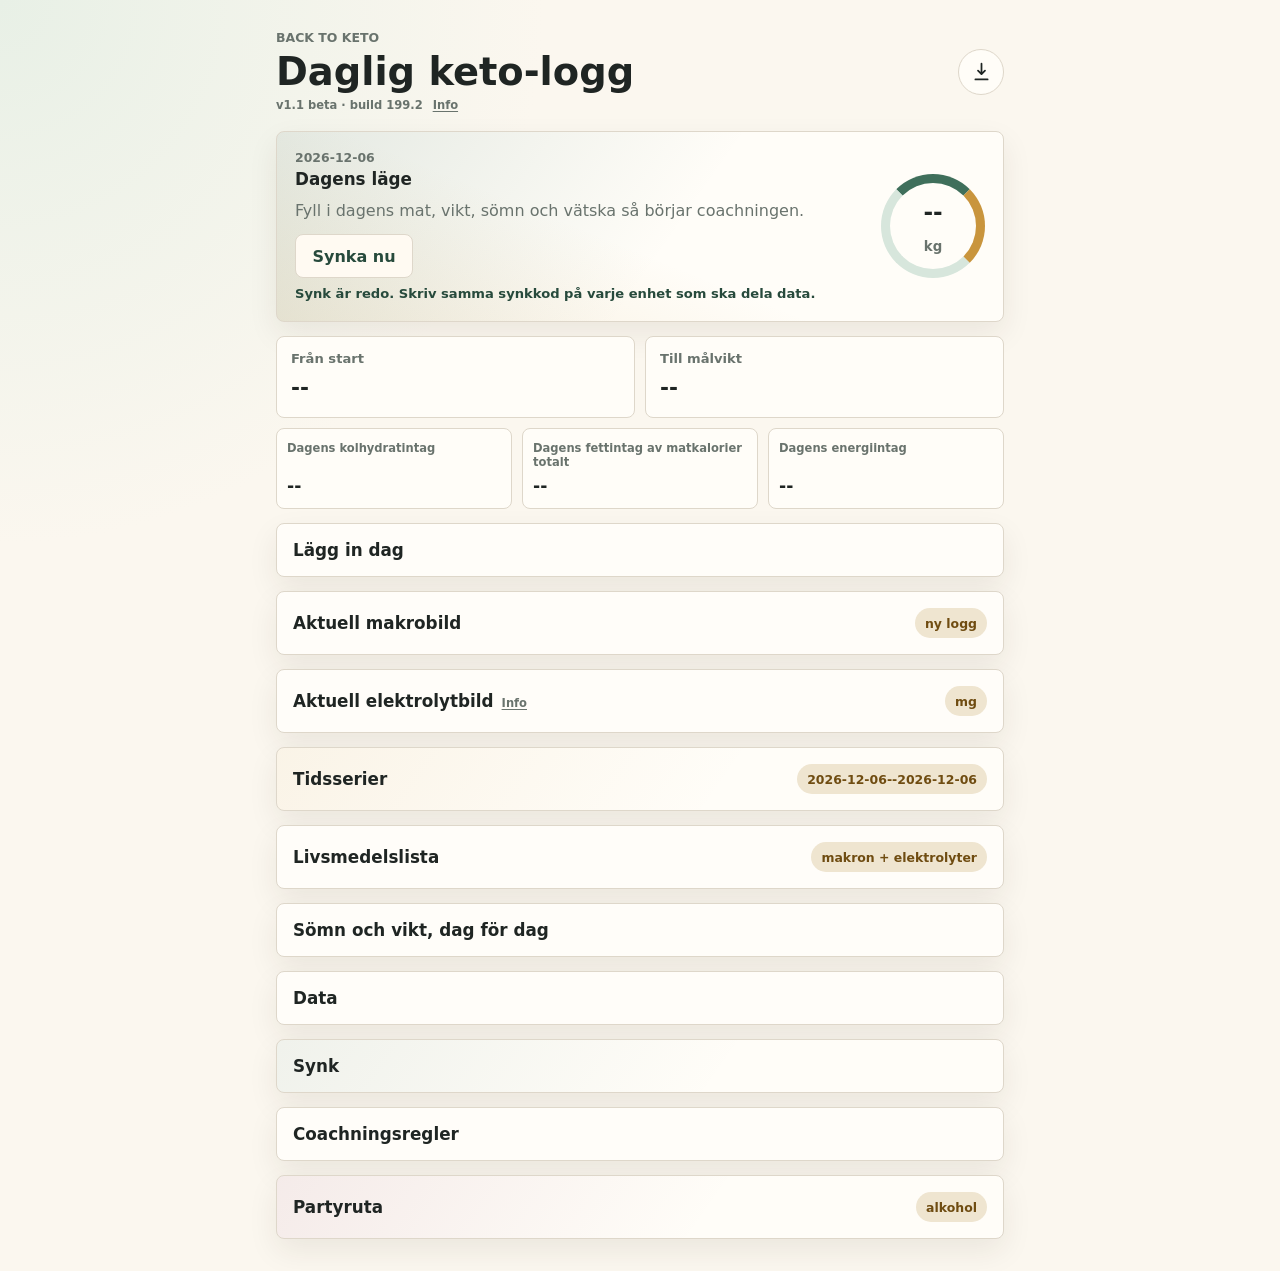
==== commit fa1ddf7d: "Publish build 199.2" ====
--- a/app/index.html
+++ b/app/index.html
@@ -9,13 +9,13 @@
     <title>Back to Keto</title>
     <script>
       if (window.location.protocol === "file:") {
-        window.location.replace("https://joakimmalmdin.github.io/back-to-keto/app/?cache=199.1");
+        window.location.replace("https://joakimmalmdin.github.io/back-to-keto/app/?cache=199.2");
       }
     </script>
-    <link rel="manifest" href="manifest.webmanifest?v=199.1" />
+    <link rel="manifest" href="manifest.webmanifest?v=199.2" />
     <link rel="icon" href="icon.svg?v=146" type="image/svg+xml" />
     <link rel="apple-touch-icon" href="apple-touch-icon.png?v=146" />
-    <link rel="stylesheet" href="styles.css?v=199.1" />
+    <link rel="stylesheet" href="styles.css?v=199.2" />
   </head>
   <body>
     <div class="app-shell">
@@ -24,7 +24,7 @@
           <p class="eyebrow">Back to Keto</p>
           <h1>Daglig keto-logg</h1>
           <div class="version-row">
-            <p class="version-pill">v1.1 beta · build 199.1</p>
+            <p class="version-pill">v1.1 beta · build 199.2</p>
             <span class="version-info">
               <button class="version-info-trigger" type="button" aria-label="Vad är nytt i v1.1 beta?" aria-describedby="versionInfoText">Info</button>
               <span class="version-info-text" id="versionInfoText" role="tooltip">
@@ -496,6 +496,7 @@
                   </div>
                 </div>
               </div>
+              <h3 class="chart-title">Vikt och makron</h3>
               <div id="trendChart" class="trend-chart" role="img" aria-label="Tidsseriediagram med vikt, fett, protein och kolhydrater"></div>
               <div class="chart-legend chart-legend-secondary" aria-label="Diagramförklaring för energi och omega">
                 <span><i class="legend-kcal"></i>kcal</span>
@@ -523,6 +524,7 @@
                   </div>
                 </div>
               </details>
+              <h3 class="chart-title">Energi och omegakvot</h3>
               <div id="energyOmegaChart" class="trend-chart energy-omega-chart" role="img" aria-label="Tidsseriediagram med kcal och omegakvot"></div>
               <p id="trendNote" class="note"></p>
             </div>
@@ -616,6 +618,6 @@
       </main>
     </div>
 
-    <script src="app.js?v=199.1" type="module"></script>
+    <script src="app.js?v=199.2" type="module"></script>
   </body>
 </html>
--- a/app/styles.css
+++ b/app/styles.css
@@ -1137,6 +1137,13 @@
   margin-top: 12px;
 }
 
+.chart-title {
+  margin: 12px 0 6px;
+  color: var(--ink);
+  font-size: 0.95rem;
+  font-weight: 600;
+}
+
 .trend-chart {
   min-height: 0;
   overflow: hidden;
@@ -1209,6 +1216,13 @@
   stroke: var(--blue);
 }
 
+.kcal-target-line {
+  stroke: var(--blue);
+  stroke-width: 0.8;
+  stroke-dasharray: 4 5;
+  opacity: 0.75;
+}
+
 .omega-ratio-line {
   stroke: var(--berry);
   stroke-dasharray: 7 5;
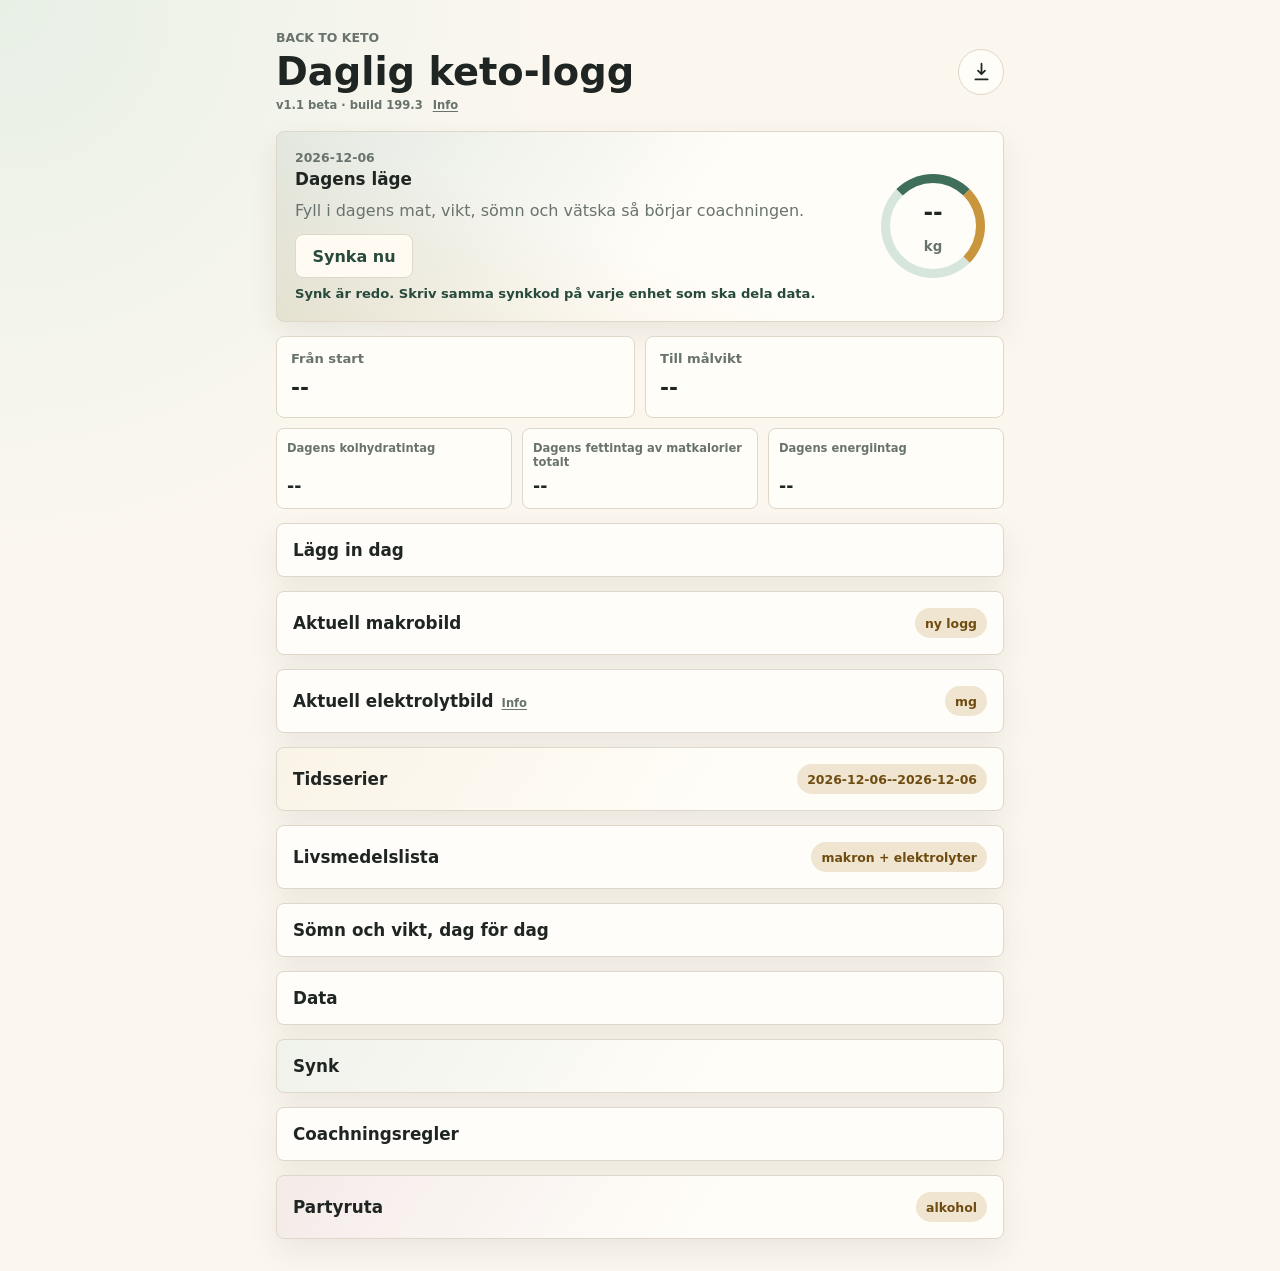
==== commit 19736ca6: "Publish build 199.3" ====
--- a/app/index.html
+++ b/app/index.html
@@ -9,13 +9,13 @@
     <title>Back to Keto</title>
     <script>
       if (window.location.protocol === "file:") {
-        window.location.replace("https://joakimmalmdin.github.io/back-to-keto/app/?cache=199.2");
+        window.location.replace("https://joakimmalmdin.github.io/back-to-keto/app/?cache=199.3");
       }
     </script>
-    <link rel="manifest" href="manifest.webmanifest?v=199.2" />
+    <link rel="manifest" href="manifest.webmanifest?v=199.3" />
     <link rel="icon" href="icon.svg?v=146" type="image/svg+xml" />
     <link rel="apple-touch-icon" href="apple-touch-icon.png?v=146" />
-    <link rel="stylesheet" href="styles.css?v=199.2" />
+    <link rel="stylesheet" href="styles.css?v=199.3" />
   </head>
   <body>
     <div class="app-shell">
@@ -24,7 +24,7 @@
           <p class="eyebrow">Back to Keto</p>
           <h1>Daglig keto-logg</h1>
           <div class="version-row">
-            <p class="version-pill">v1.1 beta · build 199.2</p>
+            <p class="version-pill">v1.1 beta · build 199.3</p>
             <span class="version-info">
               <button class="version-info-trigger" type="button" aria-label="Vad är nytt i v1.1 beta?" aria-describedby="versionInfoText">Info</button>
               <span class="version-info-text" id="versionInfoText" role="tooltip">
@@ -469,7 +469,7 @@
               <div class="chart-legend" aria-label="Diagramförklaring">
                 <span><i class="legend-weight"></i>Vikt, kg</span>
                 <span><i class="legend-fat"></i>Fett, g</span>
-                <span><i class="legend-protein"></i>Protein, g</span>
+                <span><i class="legend-protein"></i>Protein exkl. collagen, g</span>
                 <span><i class="legend-carbs"></i>Kolhydrater, g</span>
               </div>
               <div class="chart-actions">
@@ -483,7 +483,7 @@
                     <strong id="trendAvgCarbs">--</strong>
                   </div>
                   <div class="trend-average">
-                    <span>Medel proteinintag/dag</span>
+                    <span>Medel fullvärdigt protein/dag</span>
                     <strong id="trendAvgProtein">--</strong>
                   </div>
                   <div class="trend-average">
@@ -618,6 +618,6 @@
       </main>
     </div>
 
-    <script src="app.js?v=199.2" type="module"></script>
+    <script src="app.js?v=199.3" type="module"></script>
   </body>
 </html>
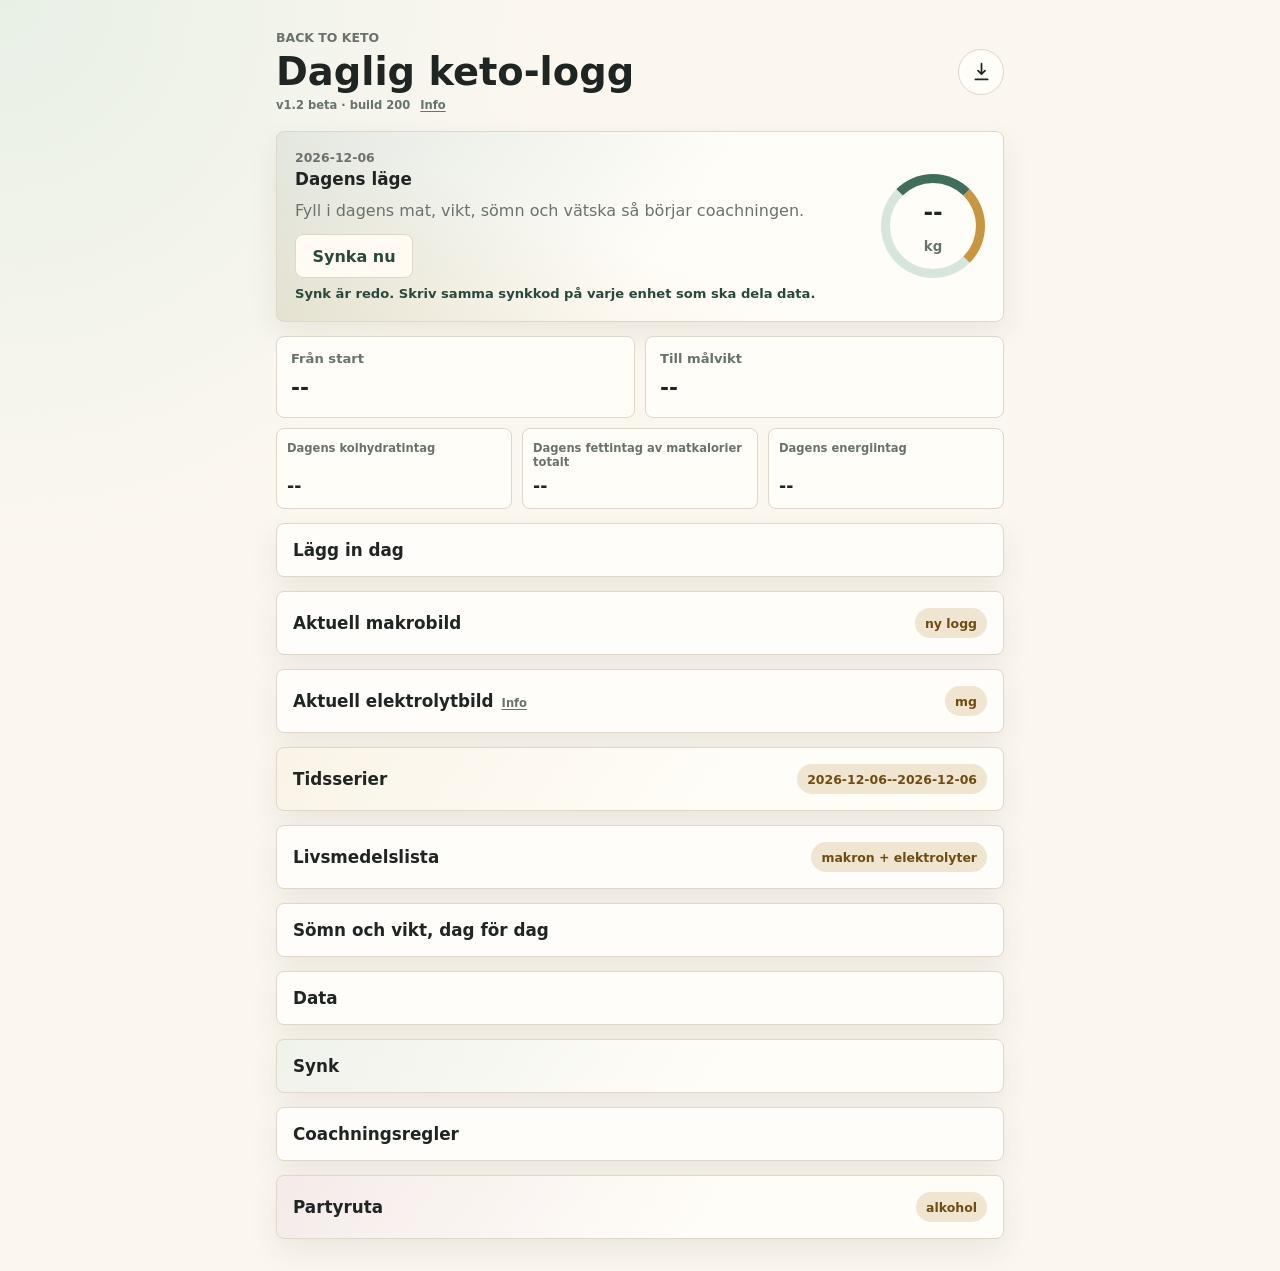
==== commit 98cdb16e: "Publish build 200" ====
--- a/app/index.html
+++ b/app/index.html
@@ -9,13 +9,13 @@
     <title>Back to Keto</title>
     <script>
       if (window.location.protocol === "file:") {
-        window.location.replace("https://joakimmalmdin.github.io/back-to-keto/app/?cache=199.3");
+        window.location.replace("https://joakimmalmdin.github.io/back-to-keto/app/?cache=200");
       }
     </script>
-    <link rel="manifest" href="manifest.webmanifest?v=199.3" />
+    <link rel="manifest" href="manifest.webmanifest?v=200" />
     <link rel="icon" href="icon.svg?v=146" type="image/svg+xml" />
     <link rel="apple-touch-icon" href="apple-touch-icon.png?v=146" />
-    <link rel="stylesheet" href="styles.css?v=199.3" />
+    <link rel="stylesheet" href="styles.css?v=200" />
   </head>
   <body>
     <div class="app-shell">
@@ -24,11 +24,11 @@
           <p class="eyebrow">Back to Keto</p>
           <h1>Daglig keto-logg</h1>
           <div class="version-row">
-            <p class="version-pill">v1.1 beta · build 199.3</p>
+            <p class="version-pill">v1.2 beta · build 200</p>
             <span class="version-info">
-              <button class="version-info-trigger" type="button" aria-label="Vad är nytt i v1.1 beta?" aria-describedby="versionInfoText">Info</button>
+              <button class="version-info-trigger" type="button" aria-label="Vad är nytt i v1.2 beta?" aria-describedby="versionInfoText">Info</button>
               <span class="version-info-text" id="versionInfoText" role="tooltip">
-                <strong>Nyhet i v1.1 beta:</strong> makron, elektrolyter och livsmedelslistan använder nu samma masterkatalog. Mängder och etikettvärden behöver därför bara underhållas på ett ställe.
+                <strong>Nyhet i v1.2 beta:</strong> beräkningsmotorn är stabilare. Fokus ligger på säkrare mängdtolkning, tydligare redovisning av vad appen räknar på, mer konsekvent kaffe/vatten-logik och en kompass som planerar måltider bättre över hela dagen.
               </span>
             </span>
           </div>
@@ -618,6 +618,6 @@
       </main>
     </div>
 
-    <script src="app.js?v=199.3" type="module"></script>
+    <script src="app.js?v=200" type="module"></script>
   </body>
 </html>
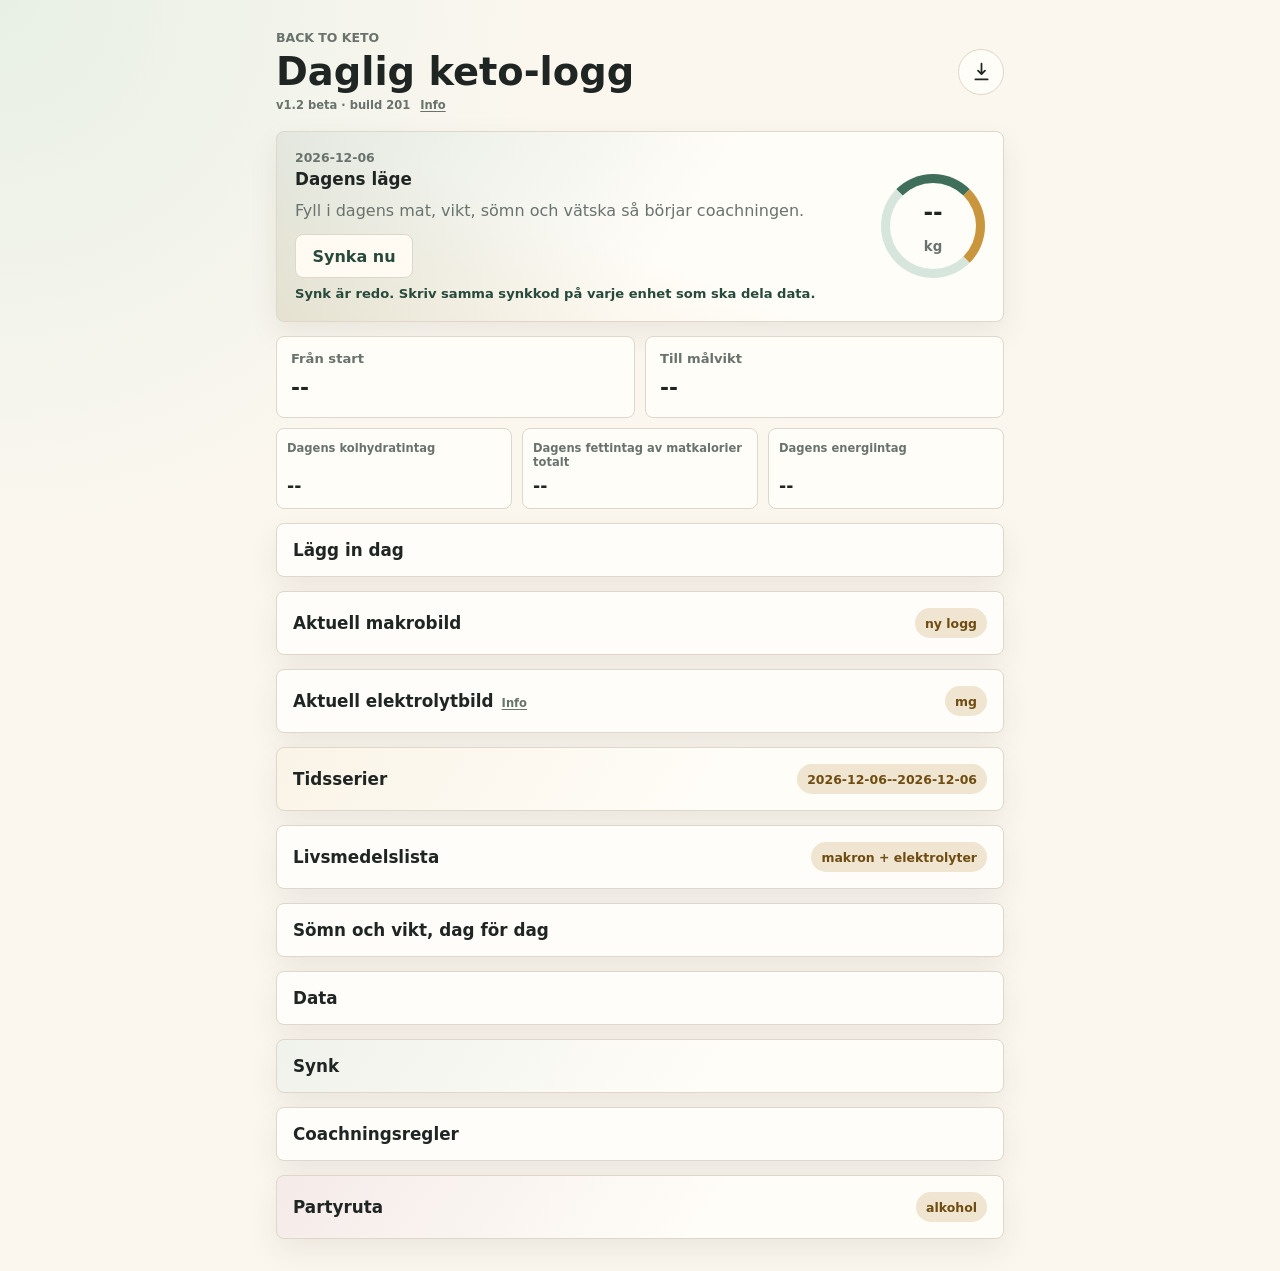
==== commit 3edc8298: "Publish build 201" ====
--- a/app/index.html
+++ b/app/index.html
@@ -9,13 +9,13 @@
     <title>Back to Keto</title>
     <script>
       if (window.location.protocol === "file:") {
-        window.location.replace("https://joakimmalmdin.github.io/back-to-keto/app/?cache=200");
+        window.location.replace("https://joakimmalmdin.github.io/back-to-keto/app/?cache=201");
       }
     </script>
-    <link rel="manifest" href="manifest.webmanifest?v=200" />
+    <link rel="manifest" href="manifest.webmanifest?v=201" />
     <link rel="icon" href="icon.svg?v=146" type="image/svg+xml" />
     <link rel="apple-touch-icon" href="apple-touch-icon.png?v=146" />
-    <link rel="stylesheet" href="styles.css?v=200" />
+    <link rel="stylesheet" href="styles.css?v=201" />
   </head>
   <body>
     <div class="app-shell">
@@ -24,7 +24,7 @@
           <p class="eyebrow">Back to Keto</p>
           <h1>Daglig keto-logg</h1>
           <div class="version-row">
-            <p class="version-pill">v1.2 beta · build 200</p>
+            <p class="version-pill">v1.2 beta · build 201</p>
             <span class="version-info">
               <button class="version-info-trigger" type="button" aria-label="Vad är nytt i v1.2 beta?" aria-describedby="versionInfoText">Info</button>
               <span class="version-info-text" id="versionInfoText" role="tooltip">
@@ -318,6 +318,58 @@
               </div>
             </details>
 
+            <details class="manual-macros manual-product-panel">
+              <summary>Manuell produkt</summary>
+              <p class="mini-note">Lägg till en tillfällig produkt i Övrig mat och dryck när livsmedlet saknas i listan.</p>
+              <div class="manual-product-grid">
+                <label>
+                  Namn
+                  <input id="manualProductNameInput" type="text" placeholder="t.ex. Lindt 85%" />
+                </label>
+                <label>
+                  Mängd g
+                  <input id="manualProductGramsInput" type="number" step="0.1" inputmode="decimal" />
+                </label>
+                <label>
+                  kcal
+                  <input id="manualProductKcalInput" type="number" step="0.1" inputmode="decimal" />
+                </label>
+                <label>
+                  Fett g
+                  <input id="manualProductFatInput" type="number" step="0.1" inputmode="decimal" />
+                </label>
+                <label>
+                  Protein g
+                  <input id="manualProductProteinInput" type="number" step="0.1" inputmode="decimal" />
+                </label>
+                <label>
+                  Kolh. g
+                  <input id="manualProductCarbsInput" type="number" step="0.1" inputmode="decimal" />
+                </label>
+                <label>
+                  Na mg
+                  <input id="manualProductSodiumInput" type="number" step="1" inputmode="numeric" />
+                </label>
+                <label>
+                  Ka mg
+                  <input id="manualProductPotassiumInput" type="number" step="1" inputmode="numeric" />
+                </label>
+                <label>
+                  Mg mg
+                  <input id="manualProductMagnesiumInput" type="number" step="1" inputmode="numeric" />
+                </label>
+                <label>
+                  O3 g
+                  <input id="manualProductOmega3Input" type="number" step="0.01" inputmode="decimal" />
+                </label>
+                <label>
+                  O6 g
+                  <input id="manualProductOmega6Input" type="number" step="0.01" inputmode="decimal" />
+                </label>
+              </div>
+              <button class="secondary-button" id="addManualProductButton" type="button">Lägg till i Övrig mat och dryck</button>
+            </details>
+
             <label>
               Notering
               <textarea id="notesInput" name="notes" rows="2"></textarea>
@@ -573,6 +625,10 @@
                 Synkkod
                 <input id="syncCodeInput" name="syncCode" type="password" autocomplete="off" placeholder="Välj en egen kod" />
               </label>
+              <label>
+                Profilnamn (frivilligt)
+                <input id="syncProfileNameInput" name="syncProfileName" type="text" autocomplete="name" placeholder="t.ex. Joakim" />
+              </label>
               <div class="button-row sync-actions">
                 <button class="secondary-button" id="saveSyncCodeButton" type="button">Spara synkkod</button>
                 <button class="secondary-button" id="syncNowButton" type="button">Synka nu</button>
@@ -618,6 +674,6 @@
       </main>
     </div>
 
-    <script src="app.js?v=200" type="module"></script>
+    <script src="app.js?v=201" type="module"></script>
   </body>
 </html>
--- a/app/styles.css
+++ b/app/styles.css
@@ -844,6 +844,13 @@
   font-weight: 850;
 }
 
+.manual-product-grid {
+  display: grid;
+  grid-template-columns: repeat(3, minmax(0, 1fr));
+  gap: 10px;
+  margin-bottom: 12px;
+}
+
 .mini-note {
   margin: 8px 0 12px;
   color: var(--muted);
@@ -1666,6 +1673,10 @@
     grid-template-columns: repeat(3, minmax(0, 1fr));
   }
 
+  .manual-product-grid {
+    grid-template-columns: repeat(2, minmax(0, 1fr));
+  }
+
   .activity-grid {
     grid-template-columns: repeat(2, minmax(0, 1fr));
   }
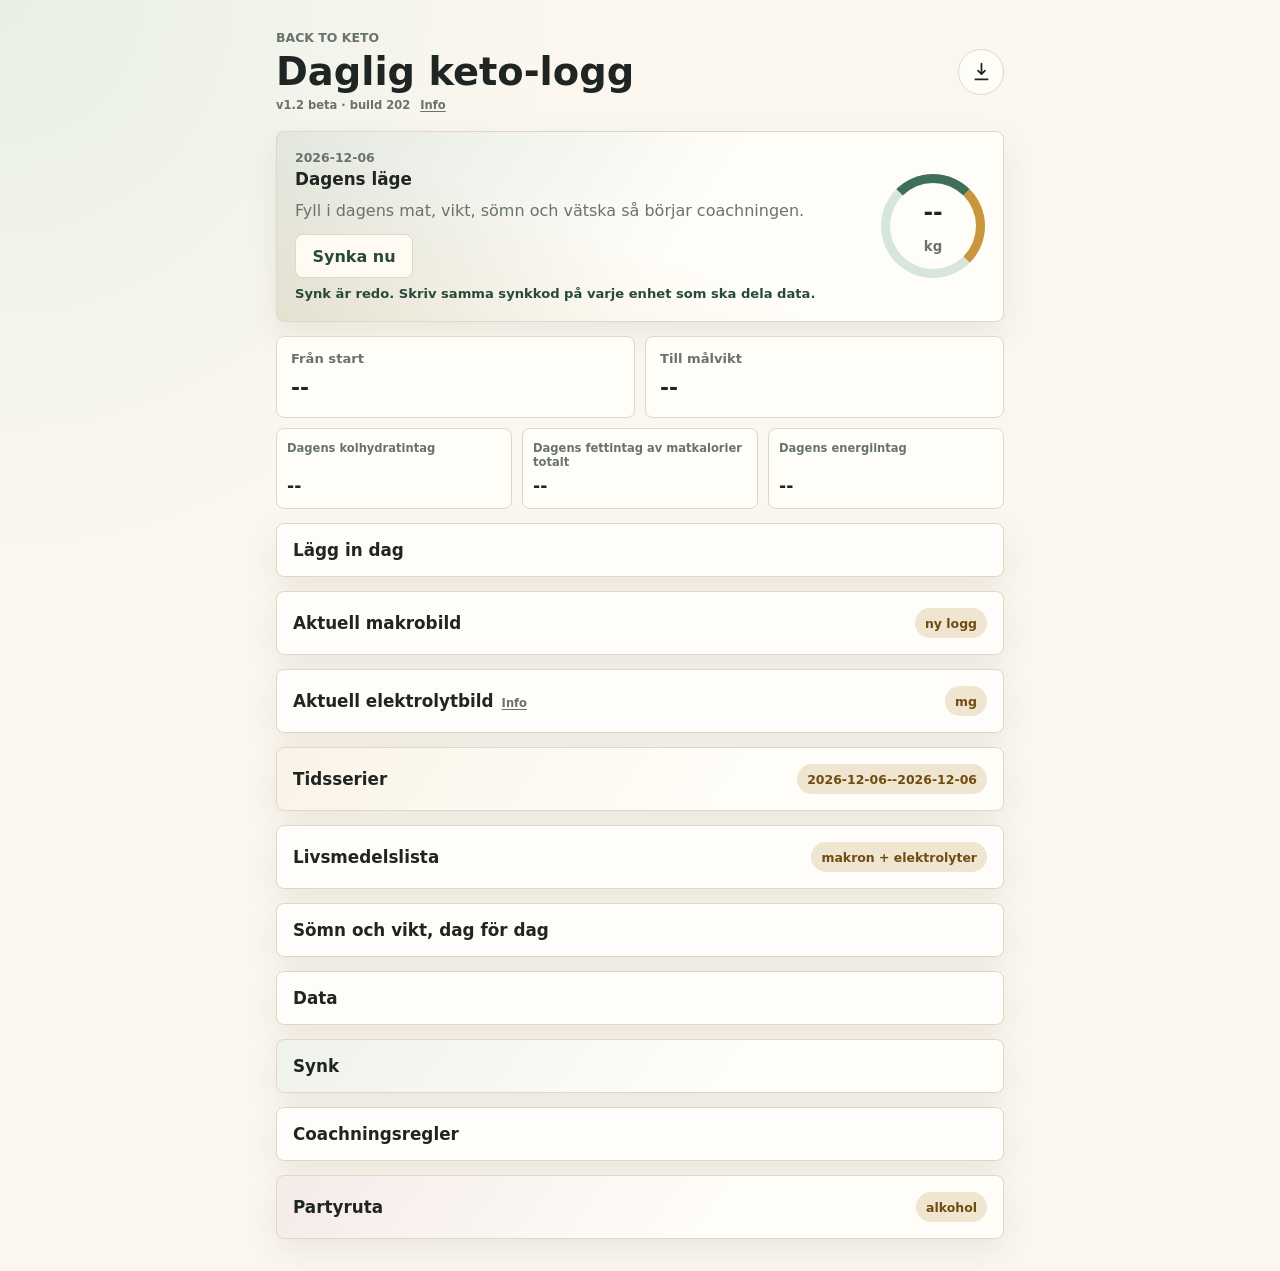
==== commit d7e1d306: "Publish build 202" ====
--- a/app/index.html
+++ b/app/index.html
@@ -9,13 +9,13 @@
     <title>Back to Keto</title>
     <script>
       if (window.location.protocol === "file:") {
-        window.location.replace("https://joakimmalmdin.github.io/back-to-keto/app/?cache=201");
+        window.location.replace("https://joakimmalmdin.github.io/back-to-keto/app/?cache=202");
       }
     </script>
-    <link rel="manifest" href="manifest.webmanifest?v=201" />
+    <link rel="manifest" href="manifest.webmanifest?v=202" />
     <link rel="icon" href="icon.svg?v=146" type="image/svg+xml" />
     <link rel="apple-touch-icon" href="apple-touch-icon.png?v=146" />
-    <link rel="stylesheet" href="styles.css?v=201" />
+    <link rel="stylesheet" href="styles.css?v=202" />
   </head>
   <body>
     <div class="app-shell">
@@ -24,7 +24,7 @@
           <p class="eyebrow">Back to Keto</p>
           <h1>Daglig keto-logg</h1>
           <div class="version-row">
-            <p class="version-pill">v1.2 beta · build 201</p>
+            <p class="version-pill">v1.2 beta · build 202</p>
             <span class="version-info">
               <button class="version-info-trigger" type="button" aria-label="Vad är nytt i v1.2 beta?" aria-describedby="versionInfoText">Info</button>
               <span class="version-info-text" id="versionInfoText" role="tooltip">
@@ -252,6 +252,7 @@
               <textarea id="extrasInput" name="extras" rows="2" placeholder="t.ex. ost, nötter, skinka, extra kaffe med grädde"></textarea>
               <p class="meal-nutrition-summary" id="extrasNutritionSummary">[Fett -- · Protein -- · Kolh. -- · kcal -- · Na -- · Ka -- · Mg -- · O6/O3 --]</p>
             </label>
+            <div class="manual-product-list" id="manualProductList" aria-live="polite"></div>
 
             <div class="activity-grid">
               <label>
@@ -379,6 +380,7 @@
               <svg aria-hidden="true" viewBox="0 0 24 24"><path d="M20 6 9 17l-5-5" /></svg>
               Spara dag
             </button>
+            <button class="secondary-button danger-button" id="deleteDayButton" type="button">Ta bort denna dag</button>
             <p id="saveStatus" class="save-status" role="status" aria-live="polite"></p>
             </form>
           </details>
@@ -674,6 +676,6 @@
       </main>
     </div>
 
-    <script src="app.js?v=201" type="module"></script>
+    <script src="app.js?v=202" type="module"></script>
   </body>
 </html>
--- a/app/styles.css
+++ b/app/styles.css
@@ -851,6 +851,49 @@
   margin-bottom: 12px;
 }
 
+.manual-product-list {
+  display: grid;
+  gap: 8px;
+  margin-top: 12px;
+}
+
+.manual-product-row {
+  display: grid;
+  grid-template-columns: minmax(0, 1fr) auto auto;
+  gap: 8px;
+  align-items: center;
+  border: 1px solid var(--line);
+  border-radius: 8px;
+  padding: 8px;
+  background: rgba(255, 255, 255, 0.62);
+}
+
+.manual-product-row strong,
+.manual-product-row span {
+  font-size: 0.84rem;
+  line-height: 1.25;
+}
+
+.manual-product-row strong {
+  display: block;
+  font-weight: 750;
+}
+
+.manual-product-row span {
+  color: var(--muted);
+}
+
+.manual-product-row button {
+  min-height: 34px;
+  padding: 7px 10px;
+  font-size: 0.78rem;
+}
+
+.danger-button {
+  color: #8f1f1f;
+  border-color: rgba(143, 31, 31, 0.32);
+}
+
 .mini-note {
   margin: 8px 0 12px;
   color: var(--muted);
